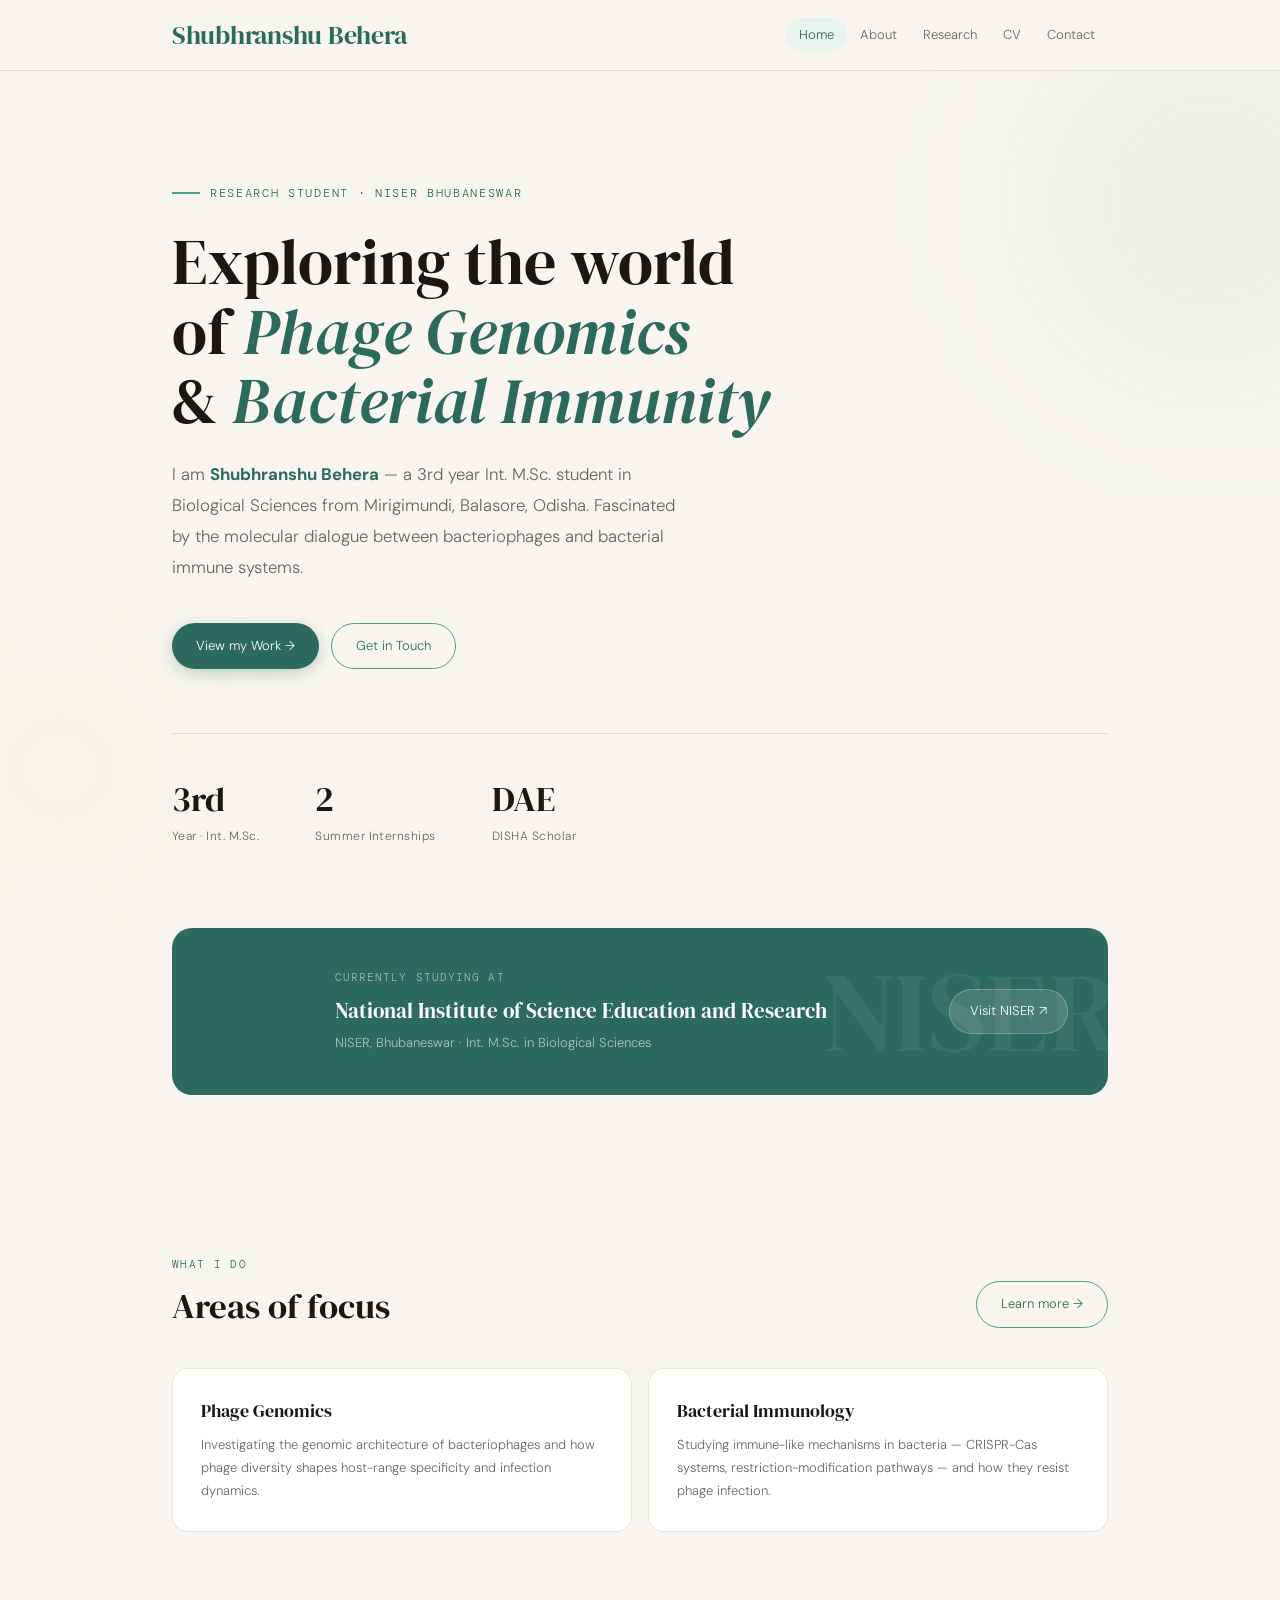
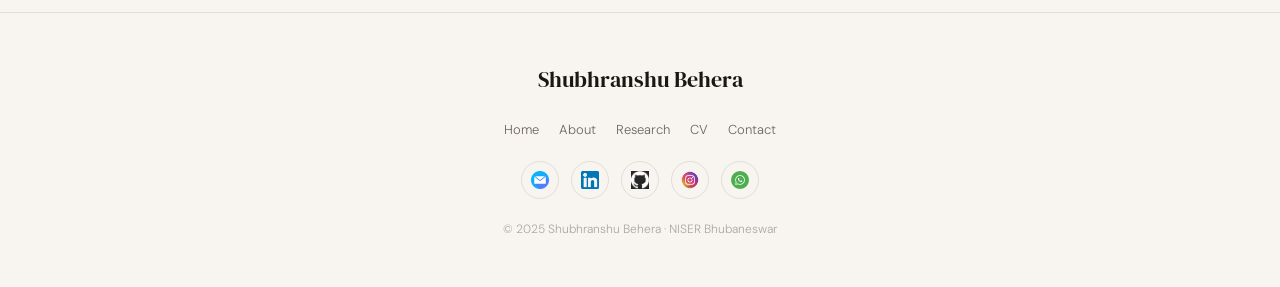
==== index.html @ 4f6c178b "protfolio" ====
<!DOCTYPE html>
<html lang="en">
<head>
  <meta charset="UTF-8" />
  <meta name="viewport" content="width=device-width, initial-scale=1.0" />
  <title>Shubhranshu Behera — Life Sciences Researcher</title>
  <link rel="stylesheet" href="style.css" />
  <style>
    /* ── HERO ── */
    .hero {
      padding: 7rem 0 5rem;
      position: relative; overflow: hidden;
    }
    .hero h1 { max-width: 720px; margin-bottom: 1.5rem; }
    /* #4: research topic (em) same teal as name */
    .hero h1 em { font-style: italic; color: var(--teal); }
    .hero-desc {
      max-width: 520px; color: var(--ink-muted);
      font-size: 1.05rem; margin-bottom: 2.5rem; line-height: 1.85;
    }
    .hero-cta { display: flex; gap: 12px; flex-wrap: wrap; }

    /* ── STATS ── */
    .stat-row {
      display: flex; gap: 3.5rem; margin-top: 4rem;
      padding-top: 3rem; border-top: 1px solid var(--border); flex-wrap: wrap;
    }
    .stat-num {
      font-family: var(--serif); font-size: 2.2rem; color: var(--ink);
      display: block; line-height: 1; margin-bottom: 4px;
    }
    .stat-item:hover .stat-num { color: var(--teal); transition: color 0.3s; }
    .stat-label { font-size: 12px; color: var(--ink-muted); letter-spacing: 0.04em; }

    /* ── HIGHLIGHTS ── */
    .highlights { padding: 5rem 0; }
    .highlights-header {
      display: flex; justify-content: space-between;
      align-items: flex-end; margin-bottom: 2.5rem; flex-wrap: wrap; gap: 1rem;
    }
    .cards-grid {
      display: grid;
      grid-template-columns: repeat(auto-fit, minmax(280px, 1fr)); gap: 16px;
    }
    .hcard {
      background: white; border: 1px solid var(--border);
      border-radius: 16px; padding: 1.75rem;
      position: relative; overflow: hidden;
      transition: transform 0.3s cubic-bezier(0.22,1,0.36,1), box-shadow 0.3s;
    }
    .hcard::after {
      content: ''; position: absolute; bottom: 0; left: 0; right: 0;
      height: 3px; background: linear-gradient(90deg, var(--teal), var(--teal-mid));
      transform: scaleX(0); transition: transform 0.4s ease; transform-origin: left;
    }
    .hcard:hover::after { transform: scaleX(1); }
    .hc-icon {
      width: 44px; height: 44px; border-radius: 12px;
      background: var(--teal-light); display: flex; align-items: center;
      justify-content: center; margin-bottom: 1.2rem; font-size: 20px;
    }
    .hc-title { font-family: var(--serif); font-size: 1.1rem; color: var(--ink); margin-bottom: 8px; }
    .hc-desc { font-size: 13px; color: var(--ink-muted); line-height: 1.75; }

    /* hero eyebrow */
    .hero-eyebrow {
      font-family: var(--mono); font-size: 12px;
      letter-spacing: 0.14em; text-transform: uppercase; color: var(--teal);
      margin-bottom: 1.5rem; display: flex; align-items: center; gap: 10px;
    }
    .hero-eyebrow::before {
      content: ''; display: block; width: 28px; height: 1.5px; background: var(--teal-mid);
    }
  </style>
</head>
<body>
<div id="progress-bar"></div>
<div class="page-wrap">

  <header>
    <div class="header-inner">
      <a class="logo" href="index.html">Shubhranshu <span>Behera</span></a>
      <nav>
        <a href="index.html" class="active">Home</a>
        <a href="about.html">About</a>
        <a href="research.html">Research</a>
        <a href="cv.html">CV</a>
        <a href="contact.html">Contact</a>
      </nav>
    </div>
  </header>

  <main>
    <section class="hero">
      <!-- Motion orbs -->
      <div class="hero-orb hero-orb-1"></div>
      <div class="hero-orb hero-orb-2"></div>
      <div class="container">
        <div class="hero-eyebrow hi">Research Student · NISER Bhubaneswar </div>
        <h1 class="hi2">
          Exploring the world<br/>of <em>Phage Genomics</em><br/>&amp; <em>Bacterial Immunity</em>
        </h1>
        <p class="hero-desc hi3">
          I am <strong style="color:var(--teal);">Shubhranshu Behera</strong> — a 3rd year Int. M.Sc. student in Biological Sciences from Mirigimundi, Balasore, Odisha. Fascinated by the molecular dialogue between bacteriophages and bacterial immune systems.
        </p>
        <div class="hero-cta hi4">
          <a href="research.html" class="btn btn-primary">View my Work →</a>
          <a href="contact.html" class="btn btn-outline">Get in Touch</a>
        </div>

        <div class="stat-row hi5">
          <div class="stat-item">
            <span class="stat-num">3rd</span>
            <span class="stat-label">Year · Int. M.Sc.</span>
          </div>
          <div class="stat-item">
            <span class="stat-num" data-count="2" data-suffix="">2</span>
            <span class="stat-label">Summer Internships</span>
          </div>
          <!-- <div class="stat-item">
            <span class="stat-num" data-count="97" data-suffix=".5">97.5</span>
            <span class="stat-label">NEST Percentile</span>
          </div> -->
          <div class="stat-item">
            <span class="stat-num">DAE</span>
            <span class="stat-label">DISHA Scholar</span>
          </div>
        </div>
      </div>
    </section>

    <!-- #6: NISER strip with NISER.jpg background -->
    <div class="container">
      <div class="inst-strip reveal">
        <div class="inst-strip-bg-img" style="background-image:url('assets/NISER.jpg');"></div>
        <div>
          <div class="inst-label">Currently studying at</div>
          <div class="inst-name">National Institute of Science Education and Research</div>
          <!-- #6: Int. M.Sc. in Biological Sciences -->
          <div class="inst-sub">NISER, Bhubaneswar · Int. M.Sc. in Biological Sciences</div>
        </div>
        <a href="https://www.niser.ac.in" target="_blank">Visit NISER ↗</a>
      </div>
    </div>

    <section class="highlights">
      <div class="container">
        <div class="highlights-header">
          <div>
            <span class="section-label reveal">What I do</span>
            <h2 class="reveal d1">Areas of focus</h2>
          </div>
          <a href="research.html" class="btn btn-outline reveal">Learn more →</a>
        </div>
        <!-- #8: Removed "Lab Experimentation" card -->
        <div class="cards-grid">
          <div class="hcard reveal">
            <div class="hc-title">Phage Genomics</div>
            <div class="hc-desc">Investigating the genomic architecture of bacteriophages and how phage diversity shapes host-range specificity and infection dynamics.</div>
          </div>
          <div class="hcard reveal d1">
            <div class="hc-title">Bacterial Immunology</div>
            <div class="hc-desc">Studying immune-like mechanisms in bacteria — CRISPR-Cas systems, restriction-modification pathways — and how they resist phage infection.</div>
          </div>
        </div>
      </div>
    </section>
  </main>

  <footer>
    <div class="footer-inner">
      <div class="footer-name">Shubhranshu Behera</div>
      <div class="footer-links">
        <a href="index.html">Home</a>
        <a href="about.html">About</a>
        <a href="research.html">Research</a>
        <a href="cv.html">CV</a>
        <a href="contact.html">Contact</a>
      </div>
      <div class="footer-social">
        <a href="mailto:shubhranshu.behera@niser.ac.in" title="Email">
          <img src="assets/email.png" alt="Email" />
        </a>
        <a href="https://www.linkedin.com/in/shubhranshubehera" target="_blank" title="LinkedIn">
          <img src="assets/linkedin.png" alt="LinkedIn" />
        </a>
        <a href="https://github.com" target="_blank" title="GitHub">
          <img src="assets/github.png" alt="GitHub" />
        </a>
        <a href="https://www.instagram.com/shubhranshu.24?igsh=MTVxOXNwcnUxMHh3Zw==" target="_blank" title="Instagram">
          <img src="assets/instagram.png" alt="Instagram" />
        </a>
        <a href="https://wa.me/919668183243" target="_blank" title="WhatsApp">
          <img src="assets/whatsapp.png" alt="WhatsApp" />
        </a>
      </div>
      <div class="footer-copy">© 2025 Shubhranshu Behera · NISER Bhubaneswar</div>
    </div>
  </footer>
</div>
<script src="main.js"></script>
</body>
</html>
---- style.css ----
@import url('https://fonts.googleapis.com/css2?family=DM+Serif+Display:ital@0;1&family=DM+Sans:opsz,wght@9..40,300;9..40,400;9..40,500&family=DM+Mono:wght@400;500&display=swap');

*, *::before, *::after { box-sizing: border-box; margin: 0; padding: 0; }

:root {
  --cream: #F8F5F0;
  --ink: #1A1714;
  --ink-muted: #6B6560;
  --teal: #2D6A5E;
  --teal-light: #E8F3F0;
  --teal-mid: #4D9E8E;
  --accent: #C4A882;
  --border: rgba(26,23,20,0.1);
  --serif: 'DM Serif Display', Georgia, serif;
  --sans: 'DM Sans', sans-serif;
  --mono: 'DM Mono', monospace;
}

html { scroll-behavior: smooth; }

body {
  font-family: var(--sans);
  background: var(--cream);
  color: var(--ink);
  font-size: 16px;
  line-height: 1.7;
  font-weight: 300;
  overflow-x: hidden;
}

/* ── SCROLL REVEAL ── */
.reveal {
  opacity: 0;
  transform: translateY(32px);
  transition: opacity 0.7s cubic-bezier(0.22,1,0.36,1), transform 0.7s cubic-bezier(0.22,1,0.36,1);
}
.reveal.visible { opacity: 1; transform: translateY(0); }
.reveal.from-left { transform: translateX(-36px); }
.reveal.from-left.visible { transform: translateX(0); }
.reveal.from-right { transform: translateX(36px); }
.reveal.from-right.visible { transform: translateX(0); }
.reveal.from-scale { transform: scale(0.90) translateY(16px); }
.reveal.from-scale.visible { transform: scale(1) translateY(0); }
.d1 { transition-delay: 0.08s; }
.d2 { transition-delay: 0.16s; }
.d3 { transition-delay: 0.24s; }
.d4 { transition-delay: 0.32s; }
.d5 { transition-delay: 0.40s; }
.d6 { transition-delay: 0.48s; }

/* ── SCROLL PROGRESS ── */
#progress-bar {
  position: fixed; top: 0; left: 0;
  height: 3px;
  background: linear-gradient(90deg, var(--teal), var(--teal-mid), var(--accent));
  z-index: 9999; width: 0%;
  transition: width 0.08s linear;
  box-shadow: 0 0 8px rgba(77,158,142,0.5);
}

/* ── PARTICLE CANVAS ── */
#particle-canvas {
  position: fixed; top: 0; left: 0;
  width: 100%; height: 100%;
  pointer-events: none; z-index: 0; opacity: 0.5;
}
.page-wrap { position: relative; z-index: 1; }

/* ── HEADER ── */
header {
  position: sticky; top: 0; z-index: 100;
  background: rgba(248,245,240,0.92);
  backdrop-filter: blur(20px);
  border-bottom: 1px solid var(--border);
  transition: box-shadow 0.3s;
}
header.scrolled { box-shadow: 0 2px 30px rgba(0,0,0,0.09); }

.header-inner {
  max-width: 1000px; margin: 0 auto;
  padding: 0 2rem; height: 70px;
  display: flex; align-items: center; justify-content: space-between;
}

/* LOGO – bigger + full teal (#4 & #7) */
.logo {
  font-family: var(--serif); font-size: 1.65rem;
  color: var(--teal);
  text-decoration: none; letter-spacing: -0.01em;
  transition: opacity 0.2s;
}
.logo:hover { opacity: 0.78; }
.logo span { color: var(--teal); }

nav { display: flex; align-items: center; }
nav a {
  font-size: 13px; color: var(--ink-muted);
  text-decoration: none; padding: 6px 13px;
  border-radius: 20px;
  transition: color 0.2s, background 0.2s;
}
nav a:hover, nav a.active { color: var(--teal); background: var(--teal-light); }

/* ── FOOTER ── */
footer { border-top: 1px solid var(--border); background: var(--cream); padding: 3rem 2rem; }
.footer-inner {
  max-width: 1000px; margin: 0 auto;
  display: flex; flex-direction: column;
  align-items: center; text-align: center; gap: 1.25rem;
}
.footer-name { font-family: var(--serif); font-size: 1.4rem; color: var(--ink); }
.footer-links { display: flex; gap: 20px; flex-wrap: wrap; justify-content: center; }
.footer-links a { font-size: 13px; color: var(--ink-muted); text-decoration: none; transition: color 0.2s; }
.footer-links a:hover { color: var(--teal); }
.footer-copy { font-size: 12px; color: var(--ink-muted); opacity: 0.55; }

.footer-social { display: flex; gap: 12px; align-items: center; }
.footer-social a {
  width: 38px; height: 38px; border-radius: 50%;
  border: 1px solid var(--border);
  display: flex; align-items: center; justify-content: center;
  text-decoration: none; font-size: 16px;
  transition: border-color 0.2s, background 0.2s, transform 0.3s cubic-bezier(0.22,1,0.36,1), box-shadow 0.2s;
}
.footer-social a:hover {
  background: var(--teal-light); border-color: var(--teal-mid);
  transform: translateY(-3px) scale(1.08);
  box-shadow: 0 6px 18px rgba(45,106,94,0.18);
}
.footer-social a img { width: 18px; height: 18px; object-fit: contain; }

/* ── LAYOUT ── */
.page-wrap { min-height: 100vh; display: flex; flex-direction: column; }
main { flex: 1; }
.container { max-width: 1000px; margin: 0 auto; padding: 0 2rem; }

/* ── TYPOGRAPHY ── */
h1, h2, h3 { font-family: var(--serif); font-weight: 400; }
h1 { font-size: clamp(2.4rem, 6vw, 4rem); line-height: 1.08; }
h2 { font-size: clamp(1.6rem, 3vw, 2.2rem); line-height: 1.2; }
h3 { font-size: 1.15rem; line-height: 1.35; }

.section-label {
  font-family: var(--mono); font-size: 11px;
  letter-spacing: 0.12em; text-transform: uppercase;
  color: var(--teal); margin-bottom: 0.75rem; display: block;
}

.tag {
  display: inline-block; font-size: 12px; font-family: var(--mono);
  padding: 4px 12px; border-radius: 20px;
  border: 1px solid var(--border); color: var(--ink-muted); margin: 3px;
  transition: background 0.2s, color 0.2s, border-color 0.2s, transform 0.2s;
}
.tag:hover { background: var(--teal-light); color: var(--teal); border-color: var(--teal-mid); transform: translateY(-1px); }

.card {
  background: white; border: 1px solid var(--border);
  border-radius: 16px; padding: 1.75rem;
  transition: transform 0.25s, box-shadow 0.25s;
}
.card:hover { transform: translateY(-3px); box-shadow: 0 12px 36px rgba(45,106,94,0.09); }

.btn {
  display: inline-flex; align-items: center; gap: 8px;
  padding: 11px 24px; border-radius: 24px;
  font-size: 13px; font-family: var(--sans);
  text-decoration: none; transition: all 0.25s cubic-bezier(0.22,1,0.36,1);
  cursor: pointer; border: none; position: relative; overflow: hidden;
}
.btn-primary { background: var(--teal); color: white; box-shadow: 0 4px 16px rgba(45,106,94,0.28); }
.btn-primary:hover { background: #235348; transform: translateY(-2px); box-shadow: 0 8px 28px rgba(45,106,94,0.38); }
.btn-outline { background: transparent; color: var(--teal); border: 1px solid var(--teal-mid); }
.btn-outline:hover { background: var(--teal-light); transform: translateY(-2px); box-shadow: 0 6px 18px rgba(45,106,94,0.12); }

.page-hero { padding: 5rem 0 3rem; }
.page-hero p { max-width: 520px; color: var(--ink-muted); font-size: 1.05rem; }

@keyframes heroIn {
  from { opacity: 0; transform: translateY(28px); }
  to   { opacity: 1; transform: translateY(0); }
}
.hi  { animation: heroIn 0.8s cubic-bezier(0.22,1,0.36,1) both; }
.hi2 { animation: heroIn 0.8s 0.12s cubic-bezier(0.22,1,0.36,1) both; }
.hi3 { animation: heroIn 0.8s 0.22s cubic-bezier(0.22,1,0.36,1) both; }
.hi4 { animation: heroIn 0.8s 0.32s cubic-bezier(0.22,1,0.36,1) both; }
.hi5 { animation: heroIn 0.8s 0.42s cubic-bezier(0.22,1,0.36,1) both; }

/* ── FLOATING GRADIENT ORBS ── */
.hero-orb {
  position: absolute; border-radius: 50%;
  pointer-events: none; filter: blur(80px);
}
.hero-orb-1 {
  width: 500px; height: 500px; top: -120px; right: -180px;
  background: radial-gradient(circle, rgba(77,158,142,0.13) 0%, transparent 68%);
  animation: orbFloat1 9s ease-in-out infinite;
}
.hero-orb-2 {
  width: 320px; height: 320px; bottom: 0; left: -100px;
  background: radial-gradient(circle, rgba(196,168,130,0.09) 0%, transparent 70%);
  animation: orbFloat2 13s ease-in-out infinite;
}
@keyframes orbFloat1 {
  0%,100% { transform: translate(0,0) scale(1); }
  33% { transform: translate(28px,-18px) scale(1.04); }
  66% { transform: translate(-12px,22px) scale(0.97); }
}
@keyframes orbFloat2 {
  0%,100% { transform: translate(0,0); }
  50% { transform: translate(22px,-14px); }
}

/* ── TYPEWRITER CURSOR ── */
.tw-cursor {
  display: inline-block; width: 2px; height: 0.85em;
  background: var(--teal); margin-left: 2px; vertical-align: middle;
  animation: twBlink 1.1s step-end infinite;
}
@keyframes twBlink { 0%,100%{opacity:1} 50%{opacity:0} }

/* ── PHOTO SHOWCASE ── */
.photo-showcase {
  position: relative; border-radius: 24px; overflow: hidden;
  height: 420px; background: #111; margin-top: 4.5rem; margin-bottom: 4.5rem;
}
.photo-showcase img {
  width: 100%; height: 100%; object-fit: cover;
  transition: transform 0.8s cubic-bezier(0.22,1,0.36,1), filter 0.5s;
  filter: brightness(0.82);
}
.photo-showcase:hover img { transform: scale(1.04); filter: brightness(0.9); }
.photo-showcase-overlay {
  position: absolute; inset: 0;
  background: linear-gradient(to top, rgba(26,23,20,0.82) 0%, rgba(26,23,20,0.1) 55%);
  display: flex; flex-direction: column; justify-content: flex-end; padding: 2.5rem;
}
.photo-credit-badge {
  position: absolute; top: 18px; right: 18px;
  background: rgba(255,255,255,0.14); backdrop-filter: blur(12px);
  border: 1px solid rgba(255,255,255,0.22);
  color: white; font-family: var(--mono); font-size: 10px;
  letter-spacing: 0.09em; text-transform: uppercase;
  padding: 6px 14px; border-radius: 20px;
}
.photo-place { font-family: var(--serif); font-size: 1.6rem; color: white; line-height: 1.2; margin-bottom: 6px; }
.photo-place em { color: var(--teal-mid); font-style: italic; }
.photo-byline { font-family: var(--mono); font-size: 11px; letter-spacing: 0.1em; text-transform: uppercase; color: rgba(255,255,255,0.55); }

/* ── NEXT PROJECT CARD ── */
.next-project-card {
  background: white; border: 1px solid var(--border); border-radius: 18px;
  overflow: hidden; display: grid; grid-template-columns: 180px 1fr;
  margin-top: 1.5rem;
  transition: transform 0.25s, box-shadow 0.25s;
}
.next-project-card:hover { transform: translateY(-3px); box-shadow: 0 14px 40px rgba(45,106,94,0.1); }
.np-img { min-height: 200px; background: var(--teal-light); overflow: hidden; position: relative; }
.np-img img { width: 100%; height: 100%; object-fit: cover; object-position: top center; transition: transform 0.4s; }
.next-project-card:hover .np-img img { transform: scale(1.05); }
.np-body { padding: 1.75rem 2rem; display: flex; flex-direction: column; justify-content: center; }
.np-tag { display: inline-block; font-size: 11px; font-family: var(--mono); padding: 3px 10px; border-radius: 20px; background: var(--teal-light); color: var(--teal); margin-bottom: 10px; letter-spacing: 0.05em; text-transform: uppercase; }
.np-name { font-family: var(--serif); font-size: 1.15rem; color: var(--ink); margin-bottom: 4px; }
.np-role { font-size: 12px; color: var(--ink-muted); margin-bottom: 12px; }
.np-desc { font-size: 13px; color: var(--ink-muted); line-height: 1.75; }
@media (max-width: 600px) { .next-project-card { grid-template-columns: 1fr; } .np-img { min-height: 160px; } }

/* ── SCORE CARD LINKS ── */
.score-card-link {
  display: block; text-decoration: none;
  background: white; border: 1px solid var(--border); border-radius: 12px; padding: 1rem; text-align: center;
  transition: border-color 0.2s, transform 0.25s cubic-bezier(0.22,1,0.36,1), box-shadow 0.2s;
}
.score-card-link:hover { border-color: var(--teal-mid); transform: translateY(-3px); box-shadow: 0 10px 28px rgba(45,106,94,0.12); }
.sc-num { font-family: var(--serif); font-size: 1.65rem; color: var(--teal); }
.sc-label { font-size: 11px; font-family: var(--mono); color: var(--ink-muted); letter-spacing: 0.06em; text-transform: uppercase; margin-top: 4px; }
.sc-sub { font-size: 11px; color: var(--ink-muted); margin-top: 2px; }

/* ── COMP CARD NO-EMOJI ── */
.comp-pill { display: inline-block; font-size: 10px; font-family: var(--mono); letter-spacing: 0.09em; text-transform: uppercase; padding: 3px 9px; border-radius: 20px; background: var(--teal-light); color: var(--teal); margin-bottom: 10px; }

/* ── IIT LOGO ── */
.iit-logo { width: 44px; flex-shrink: 0; }
.iit-logo img { width: 100%; height: auto; }

/* ── INST STRIP ── */
.inst-strip {
  background: var(--teal); padding: 2.5rem;
  border-radius: 20px; margin: 0 0 5rem;
  display: flex; align-items: center; justify-content: space-between;
  gap: 2rem; flex-wrap: wrap;
  position: relative; overflow: hidden;
}
.inst-strip-bg-img {
  position: absolute; inset: 0;
  background-size: cover; background-position: center;
  opacity: 0.15; border-radius: 20px;
  transition: opacity 0.4s;
}
.inst-strip:hover .inst-strip-bg-img { opacity: 0.22; }
.inst-strip::after {
  content: 'NISER';
  position: absolute; right: -10px; top: 50%; transform: translateY(-50%);
  font-family: var(--serif); font-size: 7rem; font-weight: 400;
  color: rgba(255,255,255,0.06); line-height: 1; pointer-events: none;
}
.inst-label { font-family: var(--mono); font-size: 11px; letter-spacing: 0.1em; text-transform: uppercase; color: rgba(255,255,255,0.55); margin-bottom: 6px; }
.inst-name { font-family: var(--serif); font-size: 1.3rem; color: white; }
.inst-sub { font-size: 13px; color: rgba(255,255,255,0.6); margin-top: 4px; }
.inst-strip a {
  background: rgba(255,255,255,0.12); color: white;
  border: 1px solid rgba(255,255,255,0.25);
  display: inline-flex; align-items: center; gap: 8px;
  padding: 10px 20px; border-radius: 24px; font-size: 13px;
  text-decoration: none; transition: background 0.2s; white-space: nowrap;
  position: relative; z-index: 1;
}
.inst-strip a:hover { background: rgba(255,255,255,0.22); }
.inst-strip > div { position: relative; z-index: 1; }

/* ── FLOATING LABEL BADGES ── */
@keyframes floatBadge {
  0%,100% { transform: translateY(0); }
  50% { transform: translateY(-6px); }
}
.float-badge { animation: floatBadge 3.5s ease-in-out infinite; }
.float-badge:nth-child(2) { animation-delay: 0.7s; }
.float-badge:nth-child(3) { animation-delay: 1.4s; }

@media (max-width: 700px) {
  .header-inner { padding: 0 1rem; }
  nav a { padding: 5px 9px; font-size: 12px; }
  .container { padding: 0 1.25rem; }
  .logo { font-size: 1.35rem; }
  .photo-showcase { height: 280px; }
}
.org-link {
  color: var(--ink-muted);
  text-decoration: none;
  transition: color 0.2s ease;
}

.org-link:hover {
  color: var(--teal);
}

.supervisor-label {
  font-family: var(--sans);
  font-weight: 700;
  color: var(--ink);
}

.supervisor-name {
  font-family: var(--sans);
  font-weight: 500;
  color: var(--teal);
  text-decoration: none;
  transition: color 0.2s ease;
}

.supervisor-name:hover {
  color: var(--teal-mid);
}
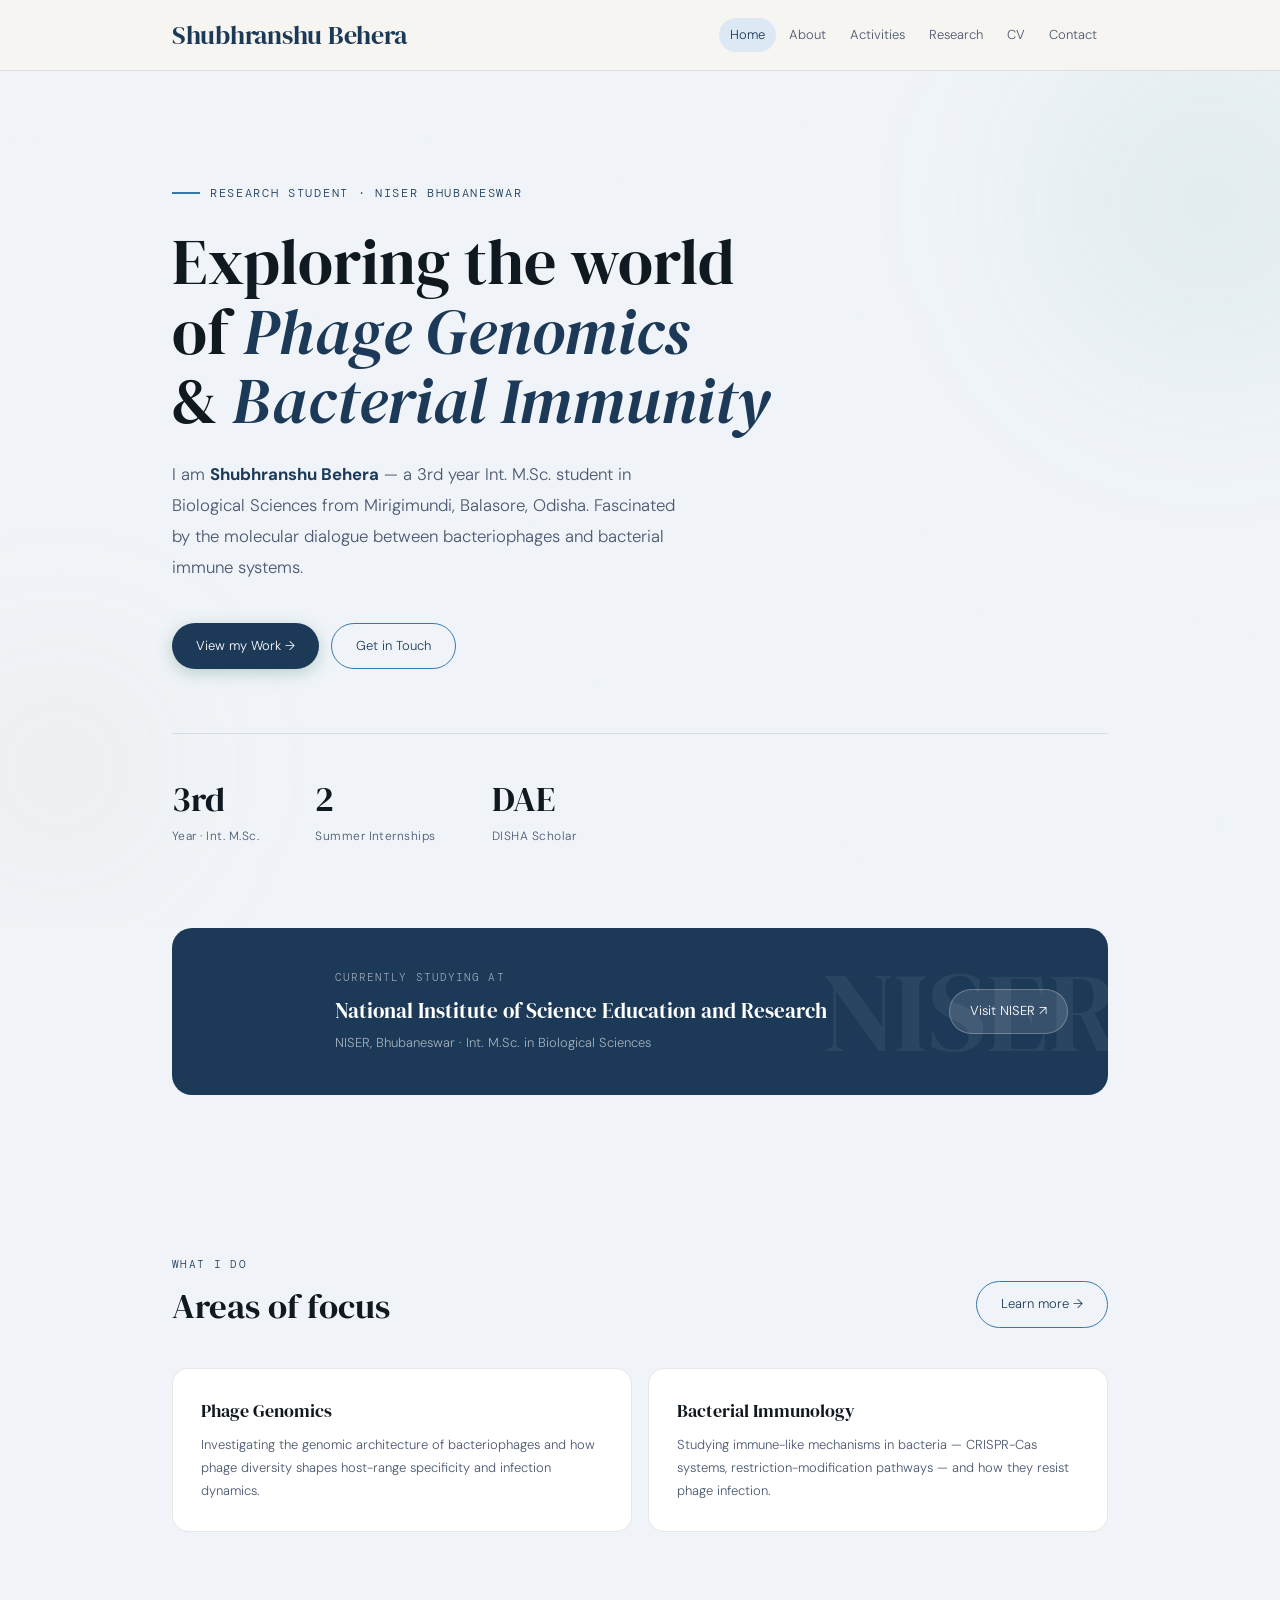
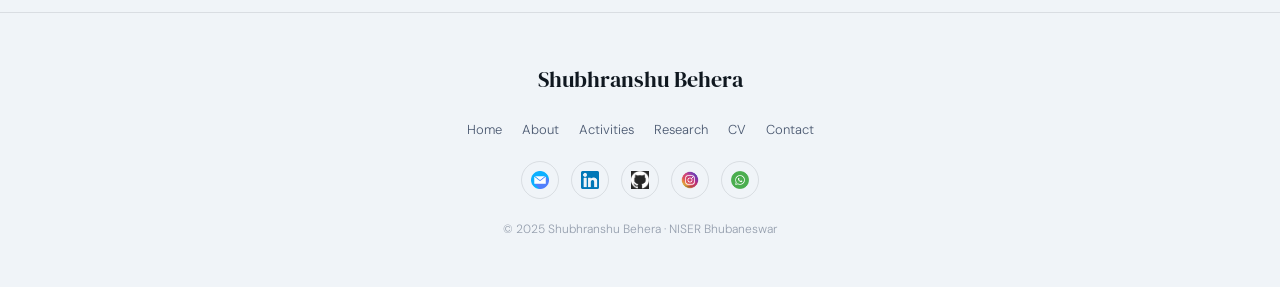
==== commit 7825a3c4: "Add files via upload" ====
--- a/index.html
+++ b/index.html
@@ -12,7 +12,6 @@
       position: relative; overflow: hidden;
     }
     .hero h1 { max-width: 720px; margin-bottom: 1.5rem; }
-    /* #4: research topic (em) same teal as name */
     .hero h1 em { font-style: italic; color: var(--teal); }
     .hero-desc {
       max-width: 520px; color: var(--ink-muted);
@@ -54,11 +53,6 @@
       transform: scaleX(0); transition: transform 0.4s ease; transform-origin: left;
     }
     .hcard:hover::after { transform: scaleX(1); }
-    .hc-icon {
-      width: 44px; height: 44px; border-radius: 12px;
-      background: var(--teal-light); display: flex; align-items: center;
-      justify-content: center; margin-bottom: 1.2rem; font-size: 20px;
-    }
     .hc-title { font-family: var(--serif); font-size: 1.1rem; color: var(--ink); margin-bottom: 8px; }
     .hc-desc { font-size: 13px; color: var(--ink-muted); line-height: 1.75; }
 
@@ -71,6 +65,11 @@
     .hero-eyebrow::before {
       content: ''; display: block; width: 28px; height: 1.5px; background: var(--teal-mid);
     }
+
+    @media (max-width: 768px) {
+      .hero { padding: 4.5rem 0 3.5rem; }
+      .stat-row { gap: 2rem; }
+    }
   </style>
 </head>
 <body>
@@ -80,23 +79,26 @@
   <header>
     <div class="header-inner">
       <a class="logo" href="index.html">Shubhranshu <span>Behera</span></a>
-      <nav>
+      <nav id="nav-menu">
         <a href="index.html" class="active">Home</a>
         <a href="about.html">About</a>
+        <a href="activities.html">Activities</a>
         <a href="research.html">Research</a>
         <a href="cv.html">CV</a>
         <a href="contact.html">Contact</a>
       </nav>
+      <button class="hamburger" id="hamburger" aria-label="Toggle menu">
+        <span></span><span></span><span></span>
+      </button>
     </div>
   </header>
 
   <main>
     <section class="hero">
-      <!-- Motion orbs -->
       <div class="hero-orb hero-orb-1"></div>
       <div class="hero-orb hero-orb-2"></div>
       <div class="container">
-        <div class="hero-eyebrow hi">Research Student · NISER Bhubaneswar </div>
+        <div class="hero-eyebrow hi">Research Student · NISER Bhubaneswar</div>
         <h1 class="hi2">
           Exploring the world<br/>of <em>Phage Genomics</em><br/>&amp; <em>Bacterial Immunity</em>
         </h1>
@@ -117,10 +119,6 @@
             <span class="stat-num" data-count="2" data-suffix="">2</span>
             <span class="stat-label">Summer Internships</span>
           </div>
-          <!-- <div class="stat-item">
-            <span class="stat-num" data-count="97" data-suffix=".5">97.5</span>
-            <span class="stat-label">NEST Percentile</span>
-          </div> -->
           <div class="stat-item">
             <span class="stat-num">DAE</span>
             <span class="stat-label">DISHA Scholar</span>
@@ -129,14 +127,13 @@
       </div>
     </section>
 
-    <!-- #6: NISER strip with NISER.jpg background -->
+    <!-- NISER STRIP — background image via assets/NISER.jpg -->
     <div class="container">
       <div class="inst-strip reveal">
         <div class="inst-strip-bg-img" style="background-image:url('assets/NISER.jpg');"></div>
         <div>
           <div class="inst-label">Currently studying at</div>
           <div class="inst-name">National Institute of Science Education and Research</div>
-          <!-- #6: Int. M.Sc. in Biological Sciences -->
           <div class="inst-sub">NISER, Bhubaneswar · Int. M.Sc. in Biological Sciences</div>
         </div>
         <a href="https://www.niser.ac.in" target="_blank">Visit NISER ↗</a>
@@ -152,7 +149,6 @@
           </div>
           <a href="research.html" class="btn btn-outline reveal">Learn more →</a>
         </div>
-        <!-- #8: Removed "Lab Experimentation" card -->
         <div class="cards-grid">
           <div class="hcard reveal">
             <div class="hc-title">Phage Genomics</div>
@@ -173,6 +169,7 @@
       <div class="footer-links">
         <a href="index.html">Home</a>
         <a href="about.html">About</a>
+        <a href="activities.html">Activities</a>
         <a href="research.html">Research</a>
         <a href="cv.html">CV</a>
         <a href="contact.html">Contact</a>
--- a/style.css
+++ b/style.css
@@ -2,7 +2,12 @@
 
 *, *::before, *::after { box-sizing: border-box; margin: 0; padding: 0; }
 
-:root {
+/* ════════════════════════════════════════════════
+   ACTIVE COLOUR SCHEME — Teal & Cream (default)
+   To switch, comment out this block and uncomment
+   one of the alternative schemes below.
+════════════════════════════════════════════════ */
+/* :root {
   --cream: #F8F5F0;
   --ink: #1A1714;
   --ink-muted: #6B6560;
@@ -14,7 +19,278 @@
   --serif: 'DM Serif Display', Georgia, serif;
   --sans: 'DM Sans', sans-serif;
   --mono: 'DM Mono', monospace;
-}
+} */
+
+/* ════════════════════════════════════════════════
+   ALTERNATIVE SCHEME 1 — Navy & Pearl
+   Elegant academic tone; suits formal portfolios.
+   Usage: comment out :root above, uncomment this.
+════════════════════════════════════════════════ */
+/* :root {
+  --cream: #F4F6FA;
+  --ink: #131928;
+  --ink-muted: #5A6480;
+  --teal: #1B3A6B;
+  --teal-light: #E4EAF6;
+  --teal-mid: #3A64B0;
+  --accent: #B8925A;
+  --border: rgba(19,25,40,0.1);
+  --serif: 'DM Serif Display', Georgia, serif;
+  --sans: 'DM Sans', sans-serif;
+  --mono: 'DM Mono', monospace;
+} */
+
+
+/* ════════════════════════════════════════════════
+   ALTERNATIVE SCHEME 2 — Forest & Linen
+   Warm, earthy, nature-inspired. More organic feel.
+════════════════════════════════════════════════ */
+/* :root {
+  --cream: #F9F5EE;
+  --ink: #1C1A16;
+  --ink-muted: #6A6250;
+  --teal: #3B6B3A;
+  --teal-light: #EAF2E8;
+  --teal-mid: #5A9658;
+  --accent: #C49A5A;
+  --border: rgba(28,26,22,0.1);
+  --serif: 'DM Serif Display', Georgia, serif;
+  --sans: 'DM Sans', sans-serif;
+  --mono: 'DM Mono', monospace;
+} */
+
+
+/* ════════════════════════════════════════════════
+   ALTERNATIVE SCHEME 3 — Plum & Cream
+   Sophisticated, standout; warm-purple academic.
+════════════════════════════════════════════════ */
+/* :root {
+  --cream: #F9F6F8;
+  --ink: #1E1520;
+  --ink-muted: #6B5870;
+  --teal: #6B3480;
+  --teal-light: #F1E8F6;
+  --teal-mid: #9A58B8;
+  --accent: #C4A060;
+  --border: rgba(30,21,32,0.1);
+  --serif: 'DM Serif Display', Georgia, serif;
+  --sans: 'DM Sans', sans-serif;
+  --mono: 'DM Mono', monospace;
+} */
+
+
+/* ════════════════════════════════════════════════
+   ALTERNATIVE SCHEME 4 — Slate & Amber
+   Modern, bold contrast; great for dark mode feel.
+════════════════════════════════════════════════ */
+/* :root {
+  --cream: #F5F4F2;
+  --ink: #1A1C22;
+  --ink-muted: #5C6070;
+  --teal: #2B3A52;
+  --teal-light: #E5EAF2;
+  --teal-mid: #4A6080;
+  --accent: #D4913A;
+  --border: rgba(26,28,34,0.1);
+  --serif: 'DM Serif Display', Georgia, serif;
+  --sans: 'DM Sans', sans-serif;
+  --mono: 'DM Mono', monospace;
+} */
+
+/* ════════════════════════════════════════════════
+   ALTERNATIVE SCHEME 5 — Rose & Ivory
+   Soft, warm rose tones; delicate and refined.
+════════════════════════════════════════════════ */
+/* :root {
+  --cream: #FBF6F6;
+  --ink: #201416;
+  --ink-muted: #7A5860;
+  --teal: #A63050;
+  --teal-light: #FAE8ED;
+  --teal-mid: #D4607A;
+  --accent: #C4A060;
+  --border: rgba(32,20,22,0.1);
+  --serif: 'DM Serif Display', Georgia, serif;
+  --sans: 'DM Sans', sans-serif;
+  --mono: 'DM Mono', monospace;
+} */
+
+
+/* ════════════════════════════════════════════════
+   ALTERNATIVE SCHEME 6 — Midnight & Gold
+   Rich dark background with gold highlights;
+   premium, editorial feel.
+════════════════════════════════════════════════ */
+/* :root {
+  --cream: #F7F4EE;
+  --ink: #0E0F14;
+  --ink-muted: #52505A;
+  --teal: #1A1B2E;
+  --teal-light: #E8E8F4;
+  --teal-mid: #3A3D6E;
+  --accent: #C9993A;
+  --border: rgba(14,15,20,0.1);
+  --serif: 'DM Serif Display', Georgia, serif;
+  --sans: 'DM Sans', sans-serif;
+  --mono: 'DM Mono', monospace;
+} */
+
+
+/* ════════════════════════════════════════════════
+   ALTERNATIVE SCHEME 7 — Coral & Sand
+   Vibrant, energetic; warm Mediterranean palette.
+════════════════════════════════════════════════ */
+/* :root {
+  --cream: #FDF7F2;
+  --ink: #231510;
+  --ink-muted: #7A5C50;
+  --teal: #C04830;
+  --teal-light: #FAEAE6;
+  --teal-mid: #E07055;
+  --accent: #3A8C7C;
+  --border: rgba(35,21,16,0.1);
+  --serif: 'DM Serif Display', Georgia, serif;
+  --sans: 'DM Sans', sans-serif;
+  --mono: 'DM Mono', monospace;
+} */
+
+
+/* ════════════════════════════════════════════════
+   ALTERNATIVE SCHEME 8 — Sage & Stone
+   Muted, minimal, Nordic; calming green-grey.
+════════════════════════════════════════════════ */
+/* :root {
+  --cream: #F4F5F0;
+  --ink: #1C1E18;
+  --ink-muted: #626858;
+  --teal: #4A5C40;
+  --teal-light: #E8EDE4;
+  --teal-mid: #728A64;
+  --accent: #B0956A;
+  --border: rgba(28,30,24,0.1);
+  --serif: 'DM Serif Display', Georgia, serif;
+  --sans: 'DM Sans', sans-serif;
+  --mono: 'DM Mono', monospace;
+} */
+
+
+/* ════════════════════════════════════════════════
+   ALTERNATIVE SCHEME 9 — Ocean & Pearl
+   Deep ocean blue with pearl white; crisp and
+   scientific.
+════════════════════════════════════════════════ */
+/* :root {
+  --cream: #F2F6FA;
+  --ink: #0A1824;
+  --ink-muted: #445870;
+  --teal: #0A5C8C;
+  --teal-light: #DFF0FA;
+  --teal-mid: #2890C8;
+  --accent: #D4A050;
+  --border: rgba(10,24,36,0.1);
+  --serif: 'DM Serif Display', Georgia, serif;
+  --sans: 'DM Sans', sans-serif;
+  --mono: 'DM Mono', monospace;
+} */
+
+
+/* ════════════════════════════════════════════════
+   ALTERNATIVE SCHEME 10 — Copper & Chalk
+   Industrial warmth; copper tones on chalk white.
+════════════════════════════════════════════════ */
+/* :root {
+  --cream: #F9F7F4;
+  --ink: #1E1810;
+  --ink-muted: #706050;
+  --teal: #8C4A20;
+  --teal-light: #F6EDE4;
+  --teal-mid: #C0784A;
+  --accent: #4A7A5C;
+  --border: rgba(30,24,16,0.1);
+  --serif: 'DM Serif Display', Georgia, serif;
+  --sans: 'DM Sans', sans-serif;
+  --mono: 'DM Mono', monospace;
+} */
+
+
+/* ════════════════════════════════════════════════
+   ALTERNATIVE SCHEME 11 — Violet & Mist
+   Soft lavender on misty white; creative and
+   introspective.
+════════════════════════════════════════════════ */
+/* :root {
+  --cream: #F7F6FC;
+  --ink: #18162A;
+  --ink-muted: #6058A0;
+  --teal: #4830A0;
+  --teal-light: #ECEAF8;
+  --teal-mid: #7A60C8;
+  --accent: #C09050;
+  --border: rgba(24,22,42,0.1);
+  --serif: 'DM Serif Display', Georgia, serif;
+  --sans: 'DM Sans', sans-serif;
+  --mono: 'DM Mono', monospace;
+} */
+
+
+/* ════════════════════════════════════════════════
+   ALTERNATIVE SCHEME 12 — Moss & Parchment
+   Deep olive-moss on warm parchment; scholarly
+   and antiquarian.
+════════════════════════════════════════════════ */
+/* :root {
+  --cream: #F8F4E8;
+  --ink: #1A1A12;
+  --ink-muted: #68664A;
+  --teal: #4A5A20;
+  --teal-light: #EAF0D8;
+  --teal-mid: #7A9040;
+  --accent: #C09060;
+  --border: rgba(26,26,18,0.1);
+  --serif: 'DM Serif Display', Georgia, serif;
+  --sans: 'DM Sans', sans-serif;
+  --mono: 'DM Mono', monospace;
+} */
+
+
+/* ════════════════════════════════════════════════
+   ALTERNATIVE SCHEME 13 — Carbon & Ice
+   Near-black with icy blue accents; sharp,
+   tech-focused, modern.
+════════════════════════════════════════════════ */
+:root {
+  --cream: #F0F4F8;
+  --ink: #101820;
+  --ink-muted: #4A5870;
+  --teal: #1C3A58;
+  --teal-light: #DCE8F4;
+  --teal-mid: #3878A8;
+  --accent: #4623f6;
+  --border: rgba(16,24,32,0.1);
+  --serif: 'DM Serif Display', Georgia, serif;
+  --sans: 'DM Sans', sans-serif;
+  --mono: 'DM Mono', monospace;
+}
+
+
+/* ════════════════════════════════════════════════
+   ALTERNATIVE SCHEME 14 — Sienna & Birch
+   Warm earth tones of sienna clay on birch white;
+   organic and grounded.
+════════════════════════════════════════════════ */
+/* :root {
+  --cream: #FAF5EE;
+  --ink: #221810;
+  --ink-muted: #806050;
+  --teal: #9A4C28;
+  --teal-light: #F8EBE0;
+  --teal-mid: #C87848;
+  --accent: #4A8870;
+  --border: rgba(34,24,16,0.1);
+  --serif: 'DM Serif Display', Georgia, serif;
+  --sans: 'DM Sans', sans-serif;
+  --mono: 'DM Mono', monospace;
+} */
 
 html { scroll-behavior: smooth; }
 
@@ -80,9 +356,10 @@
   max-width: 1000px; margin: 0 auto;
   padding: 0 2rem; height: 70px;
   display: flex; align-items: center; justify-content: space-between;
-}
-
-/* LOGO – bigger + full teal (#4 & #7) */
+  position: relative;
+}
+
+/* LOGO */
 .logo {
   font-family: var(--serif); font-size: 1.65rem;
   color: var(--teal);
@@ -92,14 +369,66 @@
 .logo:hover { opacity: 0.78; }
 .logo span { color: var(--teal); }
 
-nav { display: flex; align-items: center; }
+nav { display: flex; align-items: center; gap: 2px; }
 nav a {
   font-size: 13px; color: var(--ink-muted);
-  text-decoration: none; padding: 6px 13px;
+  text-decoration: none; padding: 6px 11px;
   border-radius: 20px;
   transition: color 0.2s, background 0.2s;
+  white-space: nowrap;
 }
 nav a:hover, nav a.active { color: var(--teal); background: var(--teal-light); }
+
+/* ── HAMBURGER BUTTON ── */
+.hamburger {
+  display: none;
+  flex-direction: column;
+  justify-content: center;
+  gap: 5px;
+  cursor: pointer;
+  padding: 8px;
+  border: none;
+  background: none;
+  z-index: 200;
+  flex-shrink: 0;
+}
+.hamburger span {
+  display: block;
+  width: 22px;
+  height: 2px;
+  background: var(--ink);
+  border-radius: 2px;
+  transition: transform 0.35s cubic-bezier(0.22,1,0.36,1), opacity 0.25s;
+}
+.hamburger.open span:nth-child(1) { transform: translateY(7px) rotate(45deg); }
+.hamburger.open span:nth-child(2) { opacity: 0; transform: scaleX(0); }
+.hamburger.open span:nth-child(3) { transform: translateY(-7px) rotate(-45deg); }
+
+/* ── MOBILE NAV OVERLAY ── */
+@media (max-width: 768px) {
+  .hamburger { display: flex; }
+  nav {
+    display: none;
+    position: fixed;
+    top: 70px; left: 0; right: 0;
+    background: rgba(248,245,240,0.98);
+    backdrop-filter: blur(24px);
+    border-bottom: 1px solid var(--border);
+    flex-direction: column;
+    align-items: stretch;
+    padding: 1rem 1.5rem 1.5rem;
+    gap: 4px;
+    box-shadow: 0 20px 40px rgba(0,0,0,0.1);
+    z-index: 99;
+  }
+  nav.open { display: flex; }
+  nav a {
+    font-size: 15px;
+    padding: 12px 16px;
+    border-radius: 12px;
+    text-align: left;
+  }
+}
 
 /* ── FOOTER ── */
 footer { border-top: 1px solid var(--border); background: var(--cream); padding: 3rem 2rem; }
@@ -114,7 +443,7 @@
 .footer-links a:hover { color: var(--teal); }
 .footer-copy { font-size: 12px; color: var(--ink-muted); opacity: 0.55; }
 
-.footer-social { display: flex; gap: 12px; align-items: center; }
+.footer-social { display: flex; gap: 12px; align-items: center; flex-wrap: wrap; justify-content: center; }
 .footer-social a {
   width: 38px; height: 38px; border-radius: 50%;
   border: 1px solid var(--border);
@@ -136,8 +465,8 @@
 
 /* ── TYPOGRAPHY ── */
 h1, h2, h3 { font-family: var(--serif); font-weight: 400; }
-h1 { font-size: clamp(2.4rem, 6vw, 4rem); line-height: 1.08; }
-h2 { font-size: clamp(1.6rem, 3vw, 2.2rem); line-height: 1.2; }
+h1 { font-size: clamp(2.2rem, 5.5vw, 4rem); line-height: 1.08; }
+h2 { font-size: clamp(1.5rem, 3vw, 2.2rem); line-height: 1.2; }
 h3 { font-size: 1.15rem; line-height: 1.35; }
 
 .section-label {
@@ -219,7 +548,55 @@
 }
 @keyframes twBlink { 0%,100%{opacity:1} 50%{opacity:0} }
 
-/* ── PHOTO SHOWCASE ── */
+/* ── PHOTOGRAPHY GALLERY ── */
+.photo-gallery-grid {
+  columns: 2;
+  column-gap: 14px;
+  margin-top: 1.5rem;
+}
+.photo-gallery-grid .photo-item {
+  break-inside: avoid;
+  margin-bottom: 14px;
+  position: relative;
+  border-radius: 16px;
+  overflow: hidden;
+  background: var(--teal-light);
+  cursor: pointer;
+}
+.photo-gallery-grid .photo-item img {
+  width: 100%;
+  height: auto; /* preserves original aspect ratio */
+  display: block;
+  transition: transform 0.5s cubic-bezier(0.22,1,0.36,1), filter 0.4s;
+  filter: brightness(0.92);
+}
+.photo-gallery-grid .photo-item:hover img {
+  transform: scale(1.04);
+  filter: brightness(1);
+}
+.photo-caption {
+  position: absolute; bottom: 0; left: 0; right: 0;
+  background: linear-gradient(to top, rgba(26,23,20,0.75) 0%, transparent 100%);
+  color: white; font-family: var(--mono); font-size: 11px;
+  letter-spacing: 0.07em; text-transform: uppercase;
+  padding: 2.5rem 1rem 0.85rem;
+  opacity: 0; transition: opacity 0.3s;
+}
+.photo-gallery-grid .photo-item:hover .photo-caption { opacity: 1; }
+.photo-credit-corner {
+  position: absolute; top: 10px; right: 10px;
+  background: rgba(255,255,255,0.15); backdrop-filter: blur(10px);
+  border: 1px solid rgba(255,255,255,0.2);
+  color: white; font-family: var(--mono); font-size: 9px;
+  letter-spacing: 0.08em; text-transform: uppercase;
+  padding: 4px 10px; border-radius: 20px;
+}
+
+@media (max-width: 600px) {
+  .photo-gallery-grid { columns: 1; }
+}
+
+/* ── PHOTO SHOWCASE (old single-photo style, kept for compat) ── */
 .photo-showcase {
   position: relative; border-radius: 24px; overflow: hidden;
   height: 420px; background: #111; margin-top: 4.5rem; margin-bottom: 4.5rem;
@@ -262,7 +639,9 @@
 .np-tag { display: inline-block; font-size: 11px; font-family: var(--mono); padding: 3px 10px; border-radius: 20px; background: var(--teal-light); color: var(--teal); margin-bottom: 10px; letter-spacing: 0.05em; text-transform: uppercase; }
 .np-name { font-family: var(--serif); font-size: 1.15rem; color: var(--ink); margin-bottom: 4px; }
 .np-role { font-size: 12px; color: var(--ink-muted); margin-bottom: 12px; }
-.np-desc { font-size: 13px; color: var(--ink-muted); line-height: 1.75; }
+.np-desc { font-size: 13px; color: var(--ink-muted); line-height: 1.75; margin-bottom: 14px; }
+.np-link { display: inline-flex; align-items: center; gap: 6px; font-size: 12px; font-family: var(--mono); color: var(--teal); text-decoration: none; padding: 6px 14px; border: 1px solid var(--teal-mid); border-radius: 20px; transition: background 0.2s; }
+.np-link:hover { background: var(--teal-light); }
 @media (max-width: 600px) { .next-project-card { grid-template-columns: 1fr; } .np-img { min-height: 160px; } }
 
 /* ── SCORE CARD LINKS ── */
@@ -276,7 +655,7 @@
 .sc-label { font-size: 11px; font-family: var(--mono); color: var(--ink-muted); letter-spacing: 0.06em; text-transform: uppercase; margin-top: 4px; }
 .sc-sub { font-size: 11px; color: var(--ink-muted); margin-top: 2px; }
 
-/* ── COMP CARD NO-EMOJI ── */
+/* ── COMP PILL ── */
 .comp-pill { display: inline-block; font-size: 10px; font-family: var(--mono); letter-spacing: 0.09em; text-transform: uppercase; padding: 3px 9px; border-radius: 20px; background: var(--teal-light); color: var(--teal); margin-bottom: 10px; }
 
 /* ── IIT LOGO ── */
@@ -294,10 +673,11 @@
 .inst-strip-bg-img {
   position: absolute; inset: 0;
   background-size: cover; background-position: center;
-  opacity: 0.15; border-radius: 20px;
+  opacity: 0.28; /* Increased from 0.15 for better visibility */
+  border-radius: 20px;
   transition: opacity 0.4s;
 }
-.inst-strip:hover .inst-strip-bg-img { opacity: 0.22; }
+.inst-strip:hover .inst-strip-bg-img { opacity: 0.38; }
 .inst-strip::after {
   content: 'NISER';
   position: absolute; right: -10px; top: 50%; transform: translateY(-50%);
@@ -327,37 +707,119 @@
 .float-badge:nth-child(2) { animation-delay: 0.7s; }
 .float-badge:nth-child(3) { animation-delay: 1.4s; }
 
-@media (max-width: 700px) {
+/* ── SUPERVISOR LINKS ── */
+.org-link { color: var(--ink-muted); text-decoration: none; transition: color 0.2s ease; }
+.org-link:hover { color: var(--teal); }
+.supervisor-label { font-family: var(--sans); font-weight: 700; color: var(--ink); }
+.supervisor-name { font-family: var(--sans); font-weight: 500; color: var(--teal); text-decoration: none; transition: color 0.2s ease; }
+.supervisor-name:hover { color: var(--teal-mid); }
+
+/* ── HOBBY CARD WITH IMAGE ── */
+.hobby-card {
+  background: white; border: 1px solid var(--border);
+  border-radius: 14px; padding: 1.4rem; text-align: center;
+  transition: transform 0.3s cubic-bezier(0.22,1,0.36,1), box-shadow 0.3s;
+}
+.hobby-card:hover { transform: translateY(-4px); box-shadow: 0 12px 30px rgba(45,106,94,0.1); }
+.hobby-icon-img {
+  width: 52px; height: 52px; margin: 0 auto 10px;
+  display: flex; align-items: center; justify-content: center;
+  background: var(--teal-light); border-radius: 14px; padding: 10px;
+}
+.hobby-icon-img img { width: 100%; height: 100%; object-fit: contain; }
+.hobby-title { font-family: var(--serif); font-size: 0.95rem; color: var(--ink); margin-bottom: 5px; }
+.hobby-desc { font-size: 12px; color: var(--ink-muted); line-height: 1.6; }
+
+/* ── COMPUTER SKILL CARD WITH ICON ── */
+.comp-card {
+  background: white; border: 1px solid var(--border);
+  border-radius: 14px; padding: 1.4rem;
+  transition: transform 0.25s cubic-bezier(0.22,1,0.36,1), box-shadow 0.25s;
+}
+.comp-card:hover { transform: translateY(-3px); box-shadow: 0 8px 24px rgba(45,106,94,0.09); }
+.comp-card-logo {
+  width: 44px; height: 44px; margin-bottom: 10px;
+  display: flex; align-items: center; justify-content: center;
+}
+.comp-card-logo img { width: 100%; height: 100%; object-fit: contain; }
+.comp-title { font-family: var(--serif); font-size: 1rem; color: var(--ink); margin-bottom: 5px; }
+.comp-desc { font-size: 12px; color: var(--ink-muted); line-height: 1.65; margin-bottom: 10px; }
+.skill-bar { background: var(--teal-light); border-radius: 4px; overflow: hidden; }
+.skill-bar-fill { height: 4px; background: linear-gradient(90deg, var(--teal), var(--teal-mid)); border-radius: 4px; transition: width 1.2s cubic-bezier(0.22,1,0.36,1); width: 0%; }
+
+/* ── LAB SKILL CARD WITH IMAGE ── */
+.skill-img {
+  min-height: 240px; background: var(--teal-light);
+  display: flex; align-items: flex-end; justify-content: center;
+  position: relative; overflow: hidden;
+}
+.skill-img::before {
+  content: ''; position: absolute; inset: 0;
+  background: linear-gradient(to top, rgba(45,106,94,0.1) 50%, rgba(45,106,94,0.1) 50%, transparent 100%);
+  z-index: 1;
+}
+.skill-bg-photo {
+  position: absolute; inset: 0; width: 100%; height: 100%;
+  object-fit: cover; object-position: center;
+  transition: transform 0.5s cubic-bezier(0.22,1,0.36,1);
+}
+.skill-row:hover .skill-bg-photo { transform: scale(1.05); }
+.skill-img-name {
+  font-family: var(--mono); font-size: 10px; letter-spacing: 0.1em;
+  text-transform: uppercase; color: white; z-index: 2;
+  padding: 0.75rem; text-align: center; width: 100%;
+  text-shadow: 0 1px 4px rgba(0,0,0,0.4);
+}
+
+/* ── ACHIEVEMENT ITEM ── */
+.ach-item {
+  background: white; border: 1px solid var(--border); border-radius: 12px;
+  padding: 1rem 1.25rem; display: flex; align-items: center; gap: 14px;
+  transition: border-color 0.2s, transform 0.2s;
+  text-decoration: none;
+}
+.ach-item:hover { border-color: var(--teal-mid); transform: translateX(5px); }
+.ach-type-marker {
+  flex-shrink: 0;
+  width: 38px; height: 38px;
+  background: var(--teal-light);
+  border-radius: 10px;
+  display: flex; align-items: center; justify-content: center;
+  font-family: var(--mono); font-size: 9px;
+  letter-spacing: 0.05em; text-transform: uppercase;
+  color: var(--teal); text-align: center; line-height: 1.2;
+  padding: 4px;
+}
+.ach-text { font-size: 14px; color: var(--ink); }
+.ach-sub { font-size: 12px; color: var(--ink-muted); margin-top: 2px; }
+.ach-link-icon { margin-left: auto; font-size: 12px; color: var(--teal-mid); flex-shrink: 0; opacity: 0; transition: opacity 0.2s; }
+.ach-item:hover .ach-link-icon { opacity: 1; }
+
+/* ── LEADERSHIP CARD ── */
+.leader-card {
+  background: white; border: 1px solid var(--border); border-radius: 14px; padding: 1.5rem;
+  transition: transform 0.2s, box-shadow 0.2s;
+}
+.leader-card:hover { transform: translateY(-2px); box-shadow: 0 8px 24px rgba(45,106,94,0.08); }
+.leader-badge { display: inline-block; font-size: 11px; font-family: var(--mono); padding: 3px 10px; border-radius: 20px; background: var(--teal-light); color: var(--teal); margin-bottom: 10px; }
+.leader-title { font-family: var(--serif); font-size: 1rem; color: var(--ink); margin-bottom: 6px; }
+.leader-desc { font-size: 12px; color: var(--ink-muted); line-height: 1.65; }
+
+/* ── RESPONSIVE FIXES ── */
+@media (max-width: 768px) {
   .header-inner { padding: 0 1rem; }
-  nav a { padding: 5px 9px; font-size: 12px; }
   .container { padding: 0 1.25rem; }
   .logo { font-size: 1.35rem; }
-  .photo-showcase { height: 280px; }
-}
-.org-link {
-  color: var(--ink-muted);
-  text-decoration: none;
-  transition: color 0.2s ease;
-}
-
-.org-link:hover {
-  color: var(--teal);
-}
-
-.supervisor-label {
-  font-family: var(--sans);
-  font-weight: 700;
-  color: var(--ink);
-}
-
-.supervisor-name {
-  font-family: var(--sans);
-  font-weight: 500;
-  color: var(--teal);
-  text-decoration: none;
-  transition: color 0.2s ease;
-}
-
-.supervisor-name:hover {
-  color: var(--teal-mid);
-}+  .photo-showcase { height: 260px; }
+  .inst-strip { padding: 1.75rem 1.5rem; }
+  .inst-strip::after { display: none; }
+  .page-hero { padding: 3.5rem 0 2rem; }
+  h1 { font-size: clamp(1.9rem, 7vw, 3.5rem); }
+}
+
+@media (max-width: 500px) {
+  .btn { padding: 10px 18px; font-size: 12px; }
+  .next-project-card { grid-template-columns: 1fr; }
+  .np-img { min-height: 160px; }
+}
+
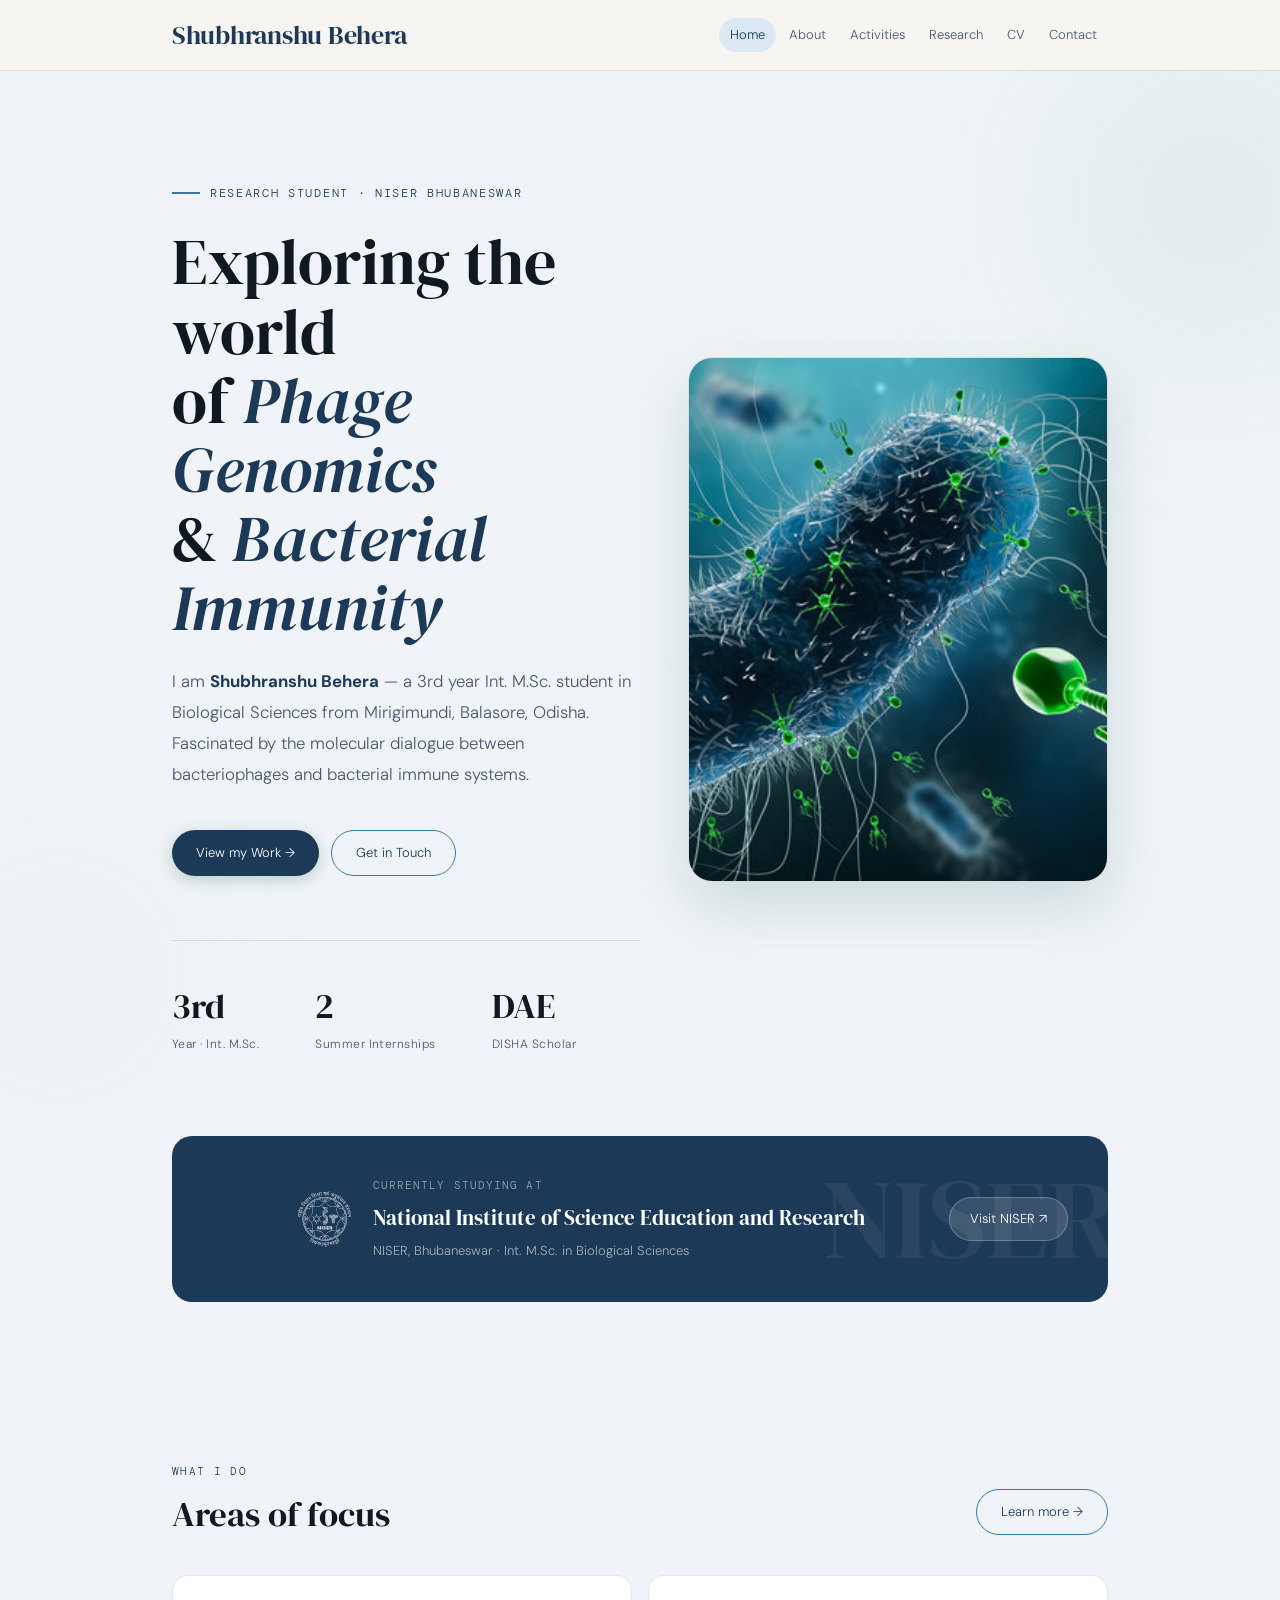
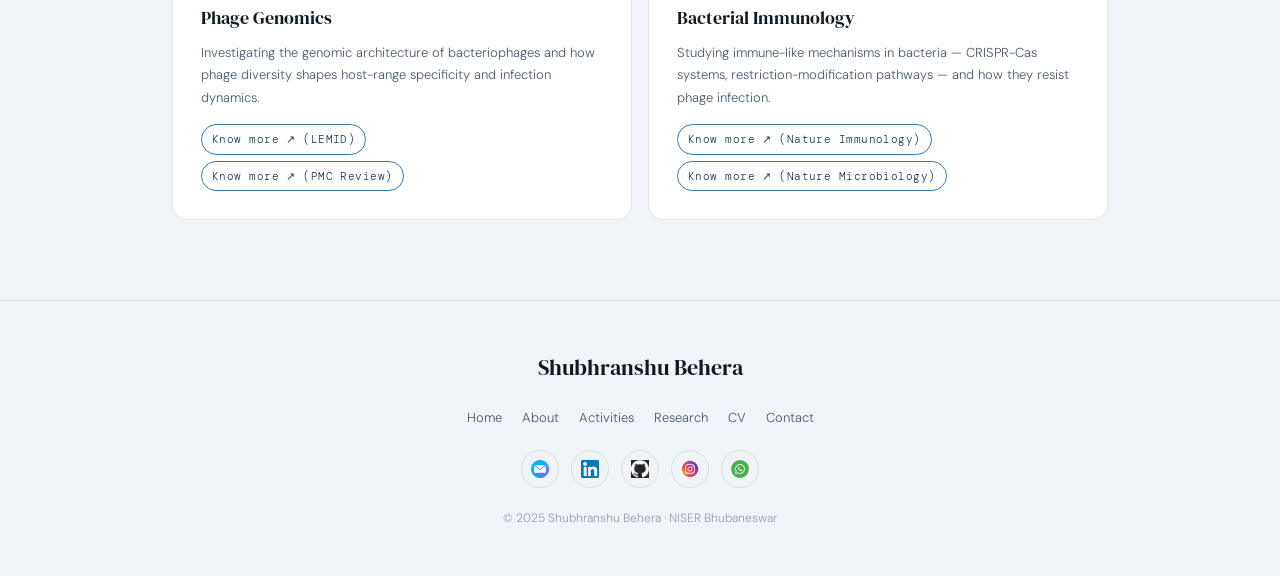
==== commit f05a32a0: "Add files via upload" ====
--- a/index.html
+++ b/index.html
@@ -11,6 +11,33 @@
       padding: 7rem 0 5rem;
       position: relative; overflow: hidden;
     }
+    .hero-layout {
+      display: grid; grid-template-columns: 1fr 420px;
+      gap: 3rem; align-items: center;
+    }
+    @media (max-width: 900px) {
+      .hero-layout { grid-template-columns: 1fr; }
+      .hero-img-col { display: none; }
+    }
+    .hero-img-col { position: relative; }
+    .hero-img-wrap {
+      border-radius: 24px; overflow: hidden;
+      aspect-ratio: 4/5; position: relative;
+      box-shadow: 0 24px 60px rgba(45,106,94,0.18);
+      border: 1px solid var(--border);
+    }
+    .hero-img-wrap img {
+      width: 100%; height: 100%; object-fit: cover;
+      transition: transform 0.6s cubic-bezier(0.22,1,0.36,1);
+    }
+    .hero-img-wrap:hover img { transform: scale(1.04); }
+    .hero-img-badge {
+      position: absolute; bottom: 1.25rem; left: 50%; transform: translateX(-50%);
+      background: rgba(45,106,94,0.85); color: white;
+      font-family: var(--mono); font-size: 10px; letter-spacing: 0.1em;
+      text-transform: uppercase; padding: 6px 16px; border-radius: 20px;
+      white-space: nowrap; backdrop-filter: blur(6px);
+    }
     .hero h1 { max-width: 720px; margin-bottom: 1.5rem; }
     .hero h1 em { font-style: italic; color: var(--teal); }
     .hero-desc {
@@ -54,7 +81,17 @@
     }
     .hcard:hover::after { transform: scaleX(1); }
     .hc-title { font-family: var(--serif); font-size: 1.1rem; color: var(--ink); margin-bottom: 8px; }
-    .hc-desc { font-size: 13px; color: var(--ink-muted); line-height: 1.75; }
+    .hc-desc { font-size: 13px; color: var(--ink-muted); line-height: 1.75; margin-bottom: 14px; }
+    .hc-links { display: flex; flex-direction: column; gap: 6px; }
+    .hc-link {
+      display: inline-flex; align-items: center; gap: 6px;
+      font-size: 11px; font-family: var(--mono); letter-spacing: 0.04em;
+      color: var(--teal); text-decoration: none;
+      padding: 5px 10px; border: 1px solid var(--teal-mid);
+      border-radius: 20px; transition: background 0.2s, transform 0.2s;
+      width: fit-content;
+    }
+    .hc-link:hover { background: var(--teal-light); transform: translateX(3px); }
 
     /* hero eyebrow */
     .hero-eyebrow {
@@ -98,6 +135,8 @@
       <div class="hero-orb hero-orb-1"></div>
       <div class="hero-orb hero-orb-2"></div>
       <div class="container">
+        <div class="hero-layout">
+          <div class="hero-text-col">
         <div class="hero-eyebrow hi">Research Student · NISER Bhubaneswar</div>
         <h1 class="hi2">
           Exploring the world<br/>of <em>Phage Genomics</em><br/>&amp; <em>Bacterial Immunity</em>
@@ -124,17 +163,30 @@
             <span class="stat-label">DISHA Scholar</span>
           </div>
         </div>
+          </div><!-- /.hero-text-col -->
+          <div class="hero-img-col hi2">
+            <div class="hero-img-wrap">
+              <img src="assets/infection.jpg" alt="Phage-Bacteria Infection" />
+              
+            </div>
+          </div>
+        </div><!-- /.hero-layout -->
       </div>
     </section>
 
     <!-- NISER STRIP — background image via assets/NISER.jpg -->
     <div class="container">
       <div class="inst-strip reveal">
-        <div class="inst-strip-bg-img" style="background-image:url('assets/NISER.jpg');"></div>
-        <div>
-          <div class="inst-label">Currently studying at</div>
-          <div class="inst-name">National Institute of Science Education and Research</div>
-          <div class="inst-sub">NISER, Bhubaneswar · Int. M.Sc. in Biological Sciences</div>
+        <div class="inst-strip-bg-img" style="background-image:url('assets/NISER.jpg'); opacity:0.45 !important;"></div>
+        <div style="display:flex;align-items:center;gap:1.25rem;position:relative;z-index:1;">
+          <img src="assets/National_Institute_of_Science_Education_and_Research.svg"
+               alt="NISER Logo"
+               style="width:56px;height:56px;object-fit:contain;filter:brightness(0) invert(1);opacity:0.9;flex-shrink:0;" />
+          <div>
+            <div class="inst-label">Currently studying at</div>
+            <div class="inst-name">National Institute of Science Education and Research</div>
+            <div class="inst-sub">NISER, Bhubaneswar · Int. M.Sc. in Biological Sciences</div>
+          </div>
         </div>
         <a href="https://www.niser.ac.in" target="_blank">Visit NISER ↗</a>
       </div>
@@ -153,10 +205,18 @@
           <div class="hcard reveal">
             <div class="hc-title">Phage Genomics</div>
             <div class="hc-desc">Investigating the genomic architecture of bacteriophages and how phage diversity shapes host-range specificity and infection dynamics.</div>
+            <div class="hc-links">
+              <a href="https://le.ac.uk/lemid/strategic-areas/bacteriophages/phage-genomics" target="_blank" class="hc-link">Know more ↗ (LEMID)</a>
+              <a href="https://pmc.ncbi.nlm.nih.gov/articles/PMC12302716/" target="_blank" class="hc-link">Know more ↗ (PMC Review)</a>
+            </div>
           </div>
           <div class="hcard reveal d1">
             <div class="hc-title">Bacterial Immunology</div>
             <div class="hc-desc">Studying immune-like mechanisms in bacteria — CRISPR-Cas systems, restriction-modification pathways — and how they resist phage infection.</div>
+            <div class="hc-links">
+              <a href="https://www.nature.com/articles/s41423-020-00532-4" target="_blank" class="hc-link">Know more ↗ (Nature Immunology)</a>
+              <a href="https://www.nature.com/articles/s41564-024-01840-5" target="_blank" class="hc-link">Know more ↗ (Nature Microbiology)</a>
+            </div>
           </div>
         </div>
       </div>
@@ -175,7 +235,7 @@
         <a href="contact.html">Contact</a>
       </div>
       <div class="footer-social">
-        <a href="mailto:shubhranshu.behera@niser.ac.in" title="Email">
+        <a href="/cdn-cgi/l/email-protection#42312a37202a30232c312a376c20272a273023022c2b3127306c23216c2b2c" title="Email">
           <img src="assets/email.png" alt="Email" />
         </a>
         <a href="https://www.linkedin.com/in/shubhranshubehera" target="_blank" title="LinkedIn">
@@ -194,7 +254,7 @@
       <div class="footer-copy">© 2025 Shubhranshu Behera · NISER Bhubaneswar</div>
     </div>
   </footer>
+<script src="main.js"></script>
 </div>
-<script src="main.js"></script>
 </body>
 </html>
--- a/style.css
+++ b/style.css
@@ -823,3 +823,54 @@
   .np-img { min-height: 160px; }
 }
 
+
+/* ── COURSE TAG AS LINK ── */
+a.tag {
+  text-decoration: none; cursor: pointer;
+  transition: border-color 0.2s, background 0.2s, color 0.2s;
+}
+a.tag:hover {
+  border-color: var(--teal-mid);
+  background: var(--teal-light);
+  color: var(--teal);
+}
+
+/* ── IMPROVED LABEL VISIBILITY ON DARK IMAGES ── */
+.intern-img-label {
+  background: rgba(0,0,0,0.60) !important;
+  color: #ffffff !important;
+  text-shadow: 0 1px 4px rgba(0,0,0,0.8) !important;
+  backdrop-filter: blur(4px);
+}
+.skill-img-name {
+  background: rgba(0,0,0,0.55) !important;
+  color: #ffffff !important;
+  text-shadow: 0 1px 5px rgba(0,0,0,0.9) !important;
+  backdrop-filter: blur(3px);
+}
+
+/* ── PHOTO GALLERY GRID ── */
+.photo-gallery-grid {
+  display: grid;
+  grid-template-columns: repeat(auto-fill, minmax(280px, 1fr));
+  gap: 16px;
+}
+.photo-item {
+  border-radius: 14px; overflow: hidden; position: relative;
+  background: var(--teal-light); cursor: pointer;
+  transition: transform 0.3s cubic-bezier(0.22,1,0.36,1), box-shadow 0.3s;
+}
+.photo-item:hover { transform: translateY(-4px); box-shadow: 0 14px 36px rgba(45,106,94,0.15); }
+.photo-item img { width: 100%; display: block; height: auto; }
+.photo-caption {
+  position: absolute; bottom: 0; left: 0; right: 0;
+  padding: 1.25rem 1rem 0.75rem;
+  background: linear-gradient(to top, rgba(0,0,0,0.6), transparent);
+  color: white; font-size: 12px; font-family: var(--mono); letter-spacing: 0.06em;
+}
+.photo-credit-corner {
+  position: absolute; top: 10px; right: 10px;
+  background: rgba(0,0,0,0.45); color: white;
+  font-size: 10px; font-family: var(--mono); letter-spacing: 0.06em;
+  padding: 3px 10px; border-radius: 20px; backdrop-filter: blur(4px);
+}
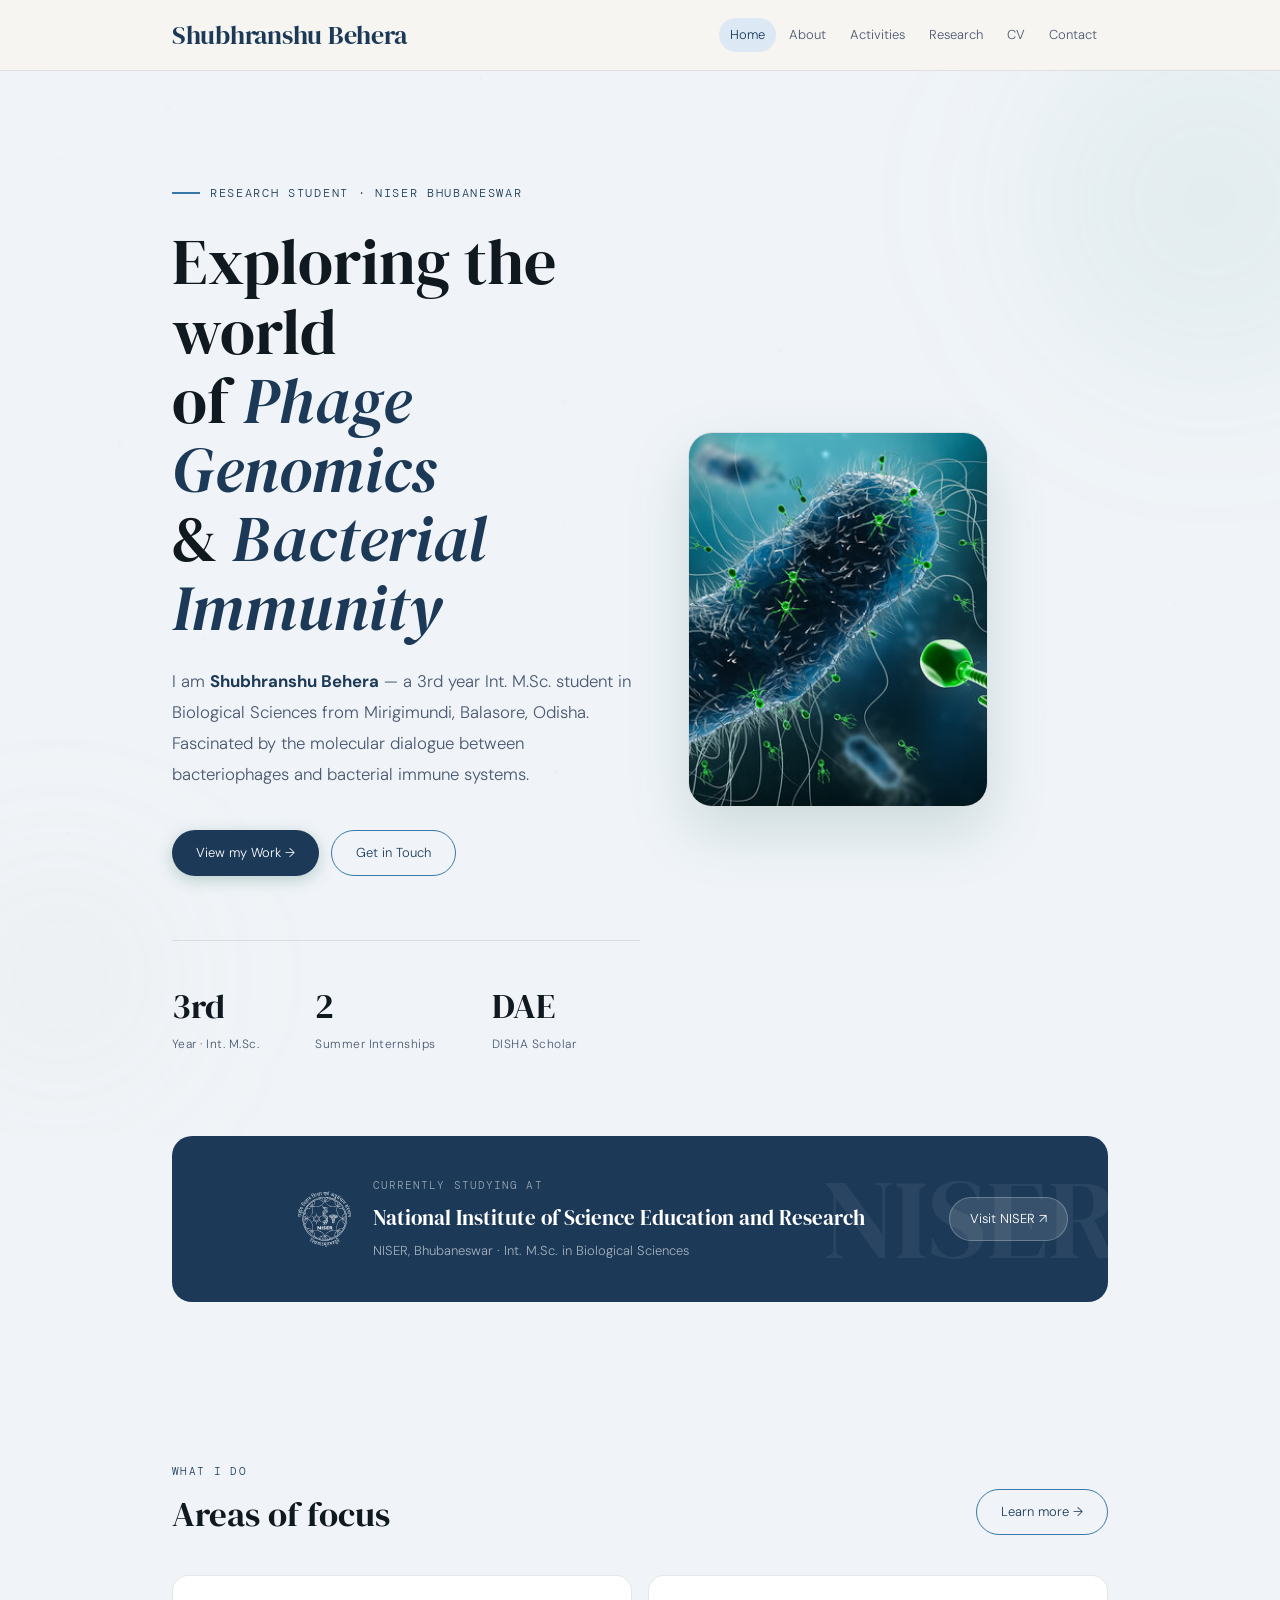
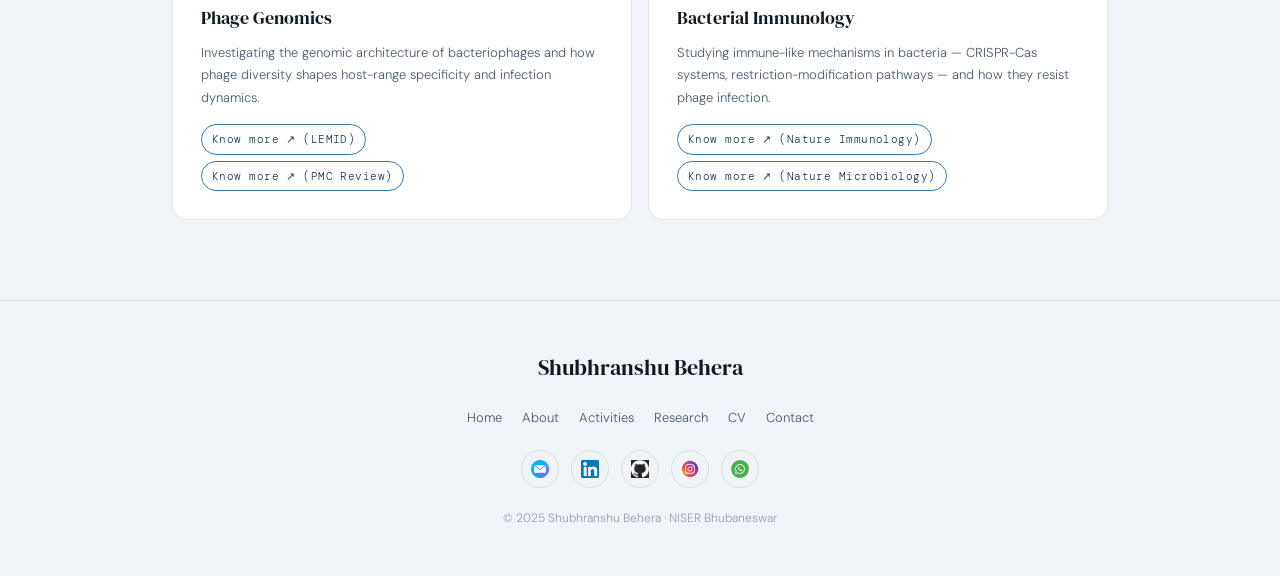
==== commit 2c835a51: "Update index.html" ====
--- a/index.html
+++ b/index.html
@@ -19,10 +19,10 @@
       .hero-layout { grid-template-columns: 1fr; }
       .hero-img-col { display: none; }
     }
-    .hero-img-col { position: relative; }
     .hero-img-wrap {
       border-radius: 24px; overflow: hidden;
       aspect-ratio: 4/5; position: relative;
+      box-sizing: border-box; width: 300px; height: 375px;
       box-shadow: 0 24px 60px rgba(45,106,94,0.18);
       border: 1px solid var(--border);
     }
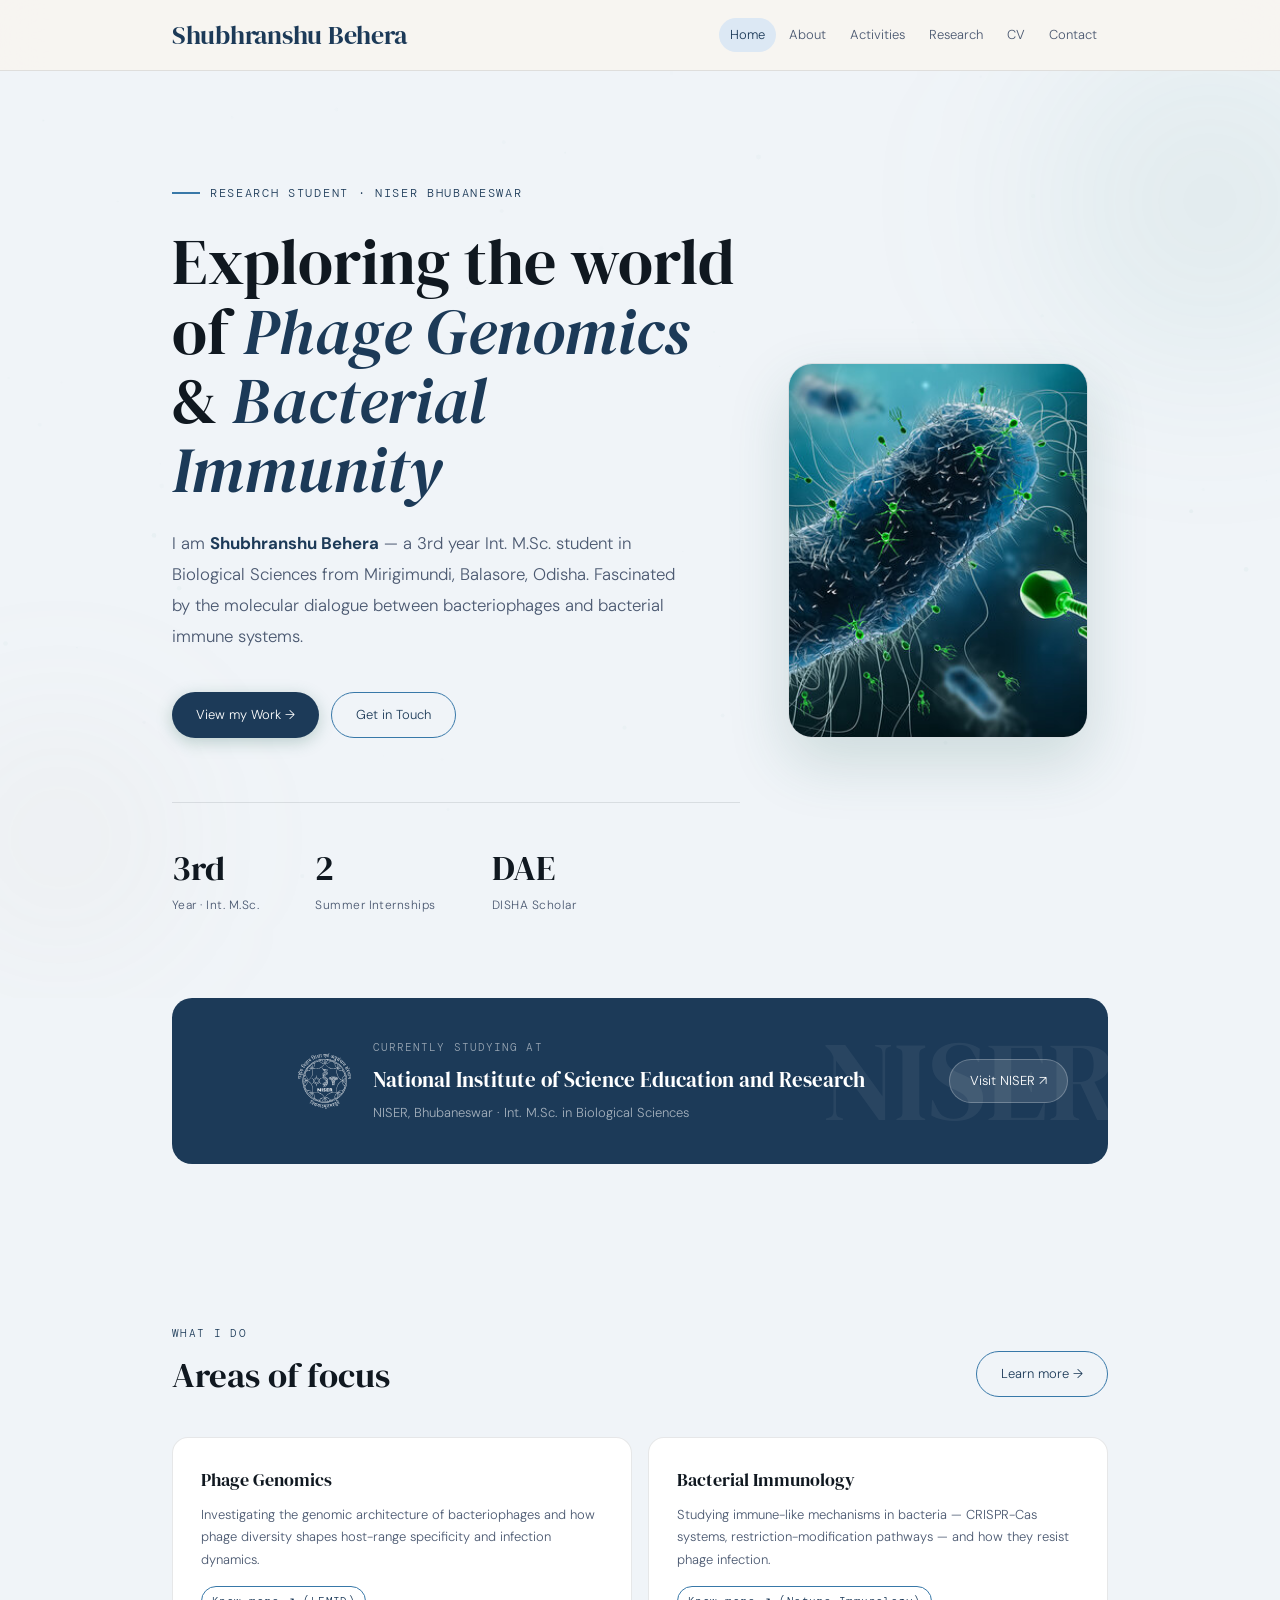
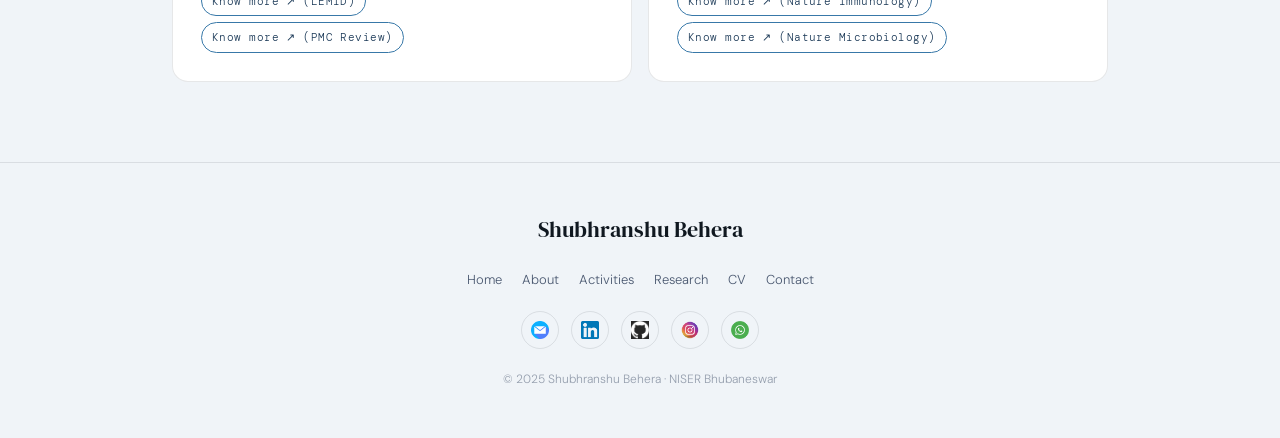
==== commit b35b164e: "Update index.html" ====
--- a/index.html
+++ b/index.html
@@ -12,7 +12,7 @@
       position: relative; overflow: hidden;
     }
     .hero-layout {
-      display: grid; grid-template-columns: 1fr 420px;
+      display: grid; grid-template-columns: 1fr 320px;
       gap: 3rem; align-items: center;
     }
     @media (max-width: 900px) {
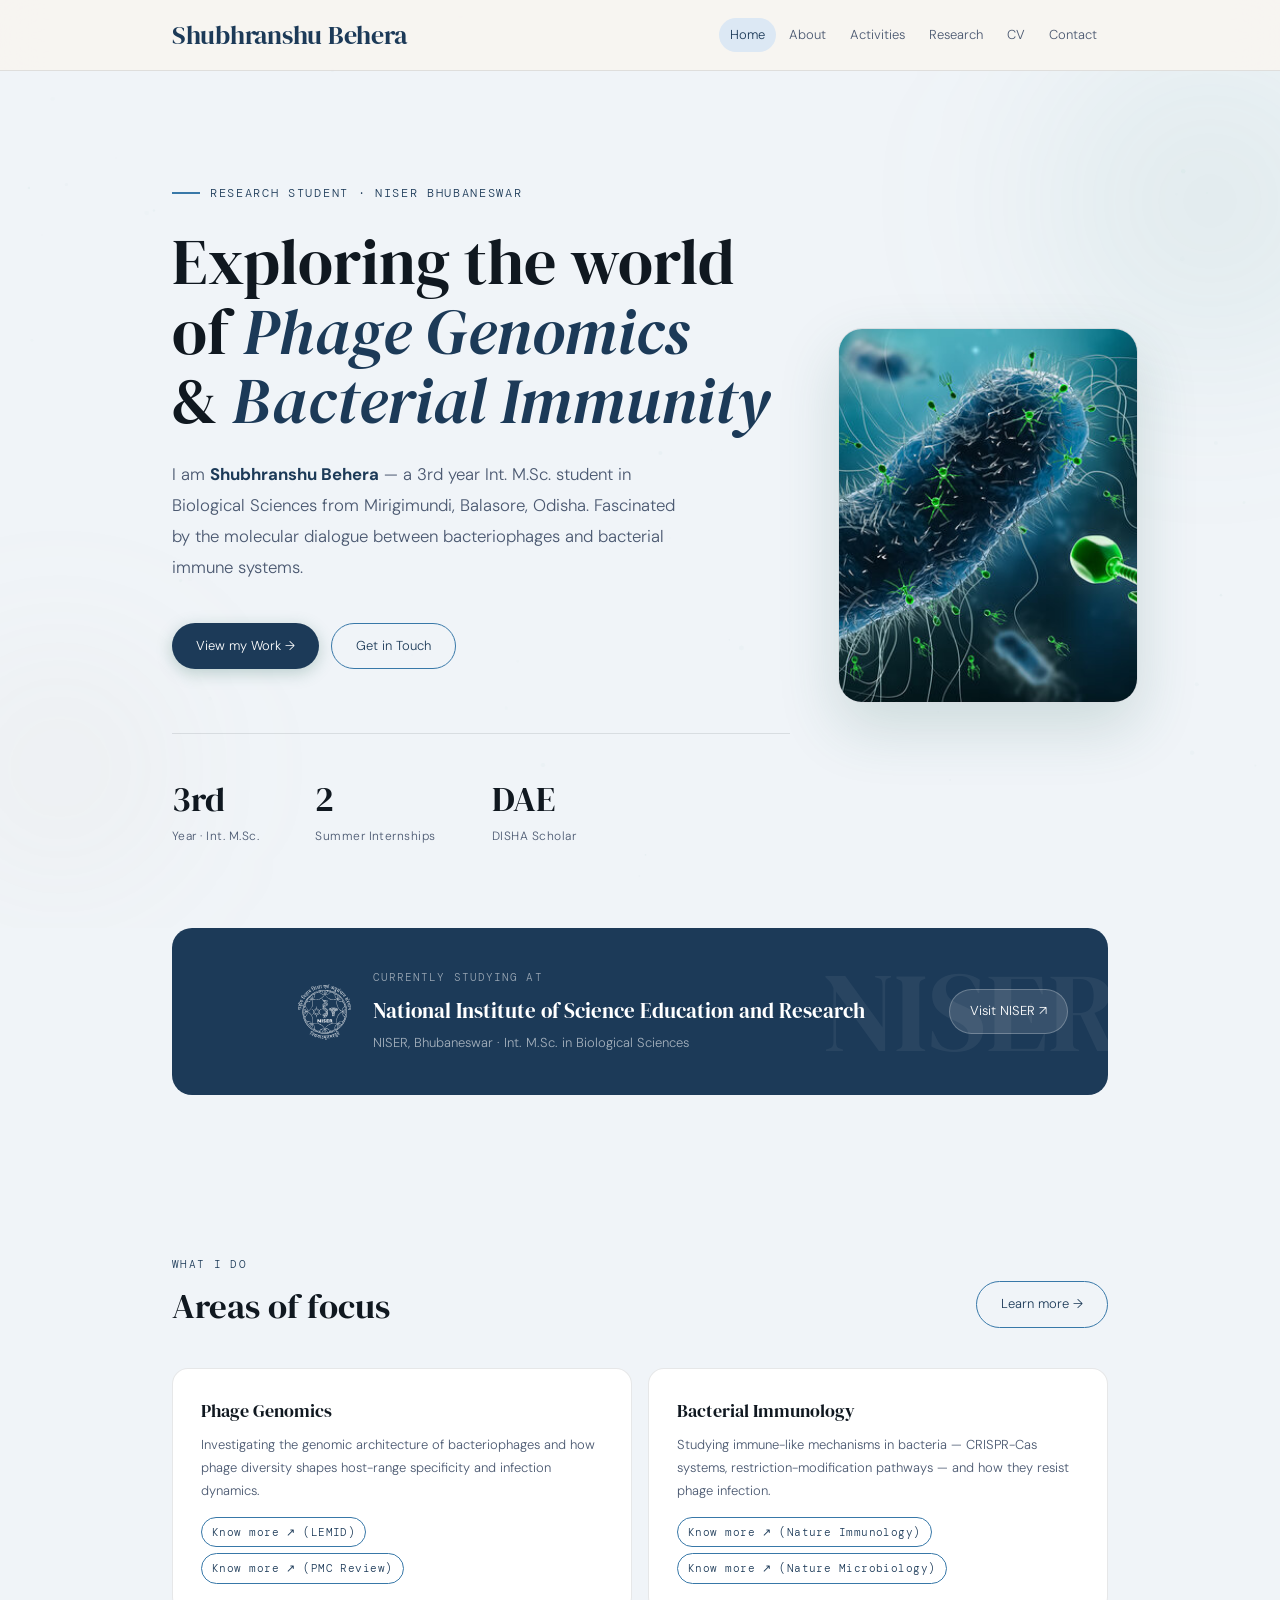
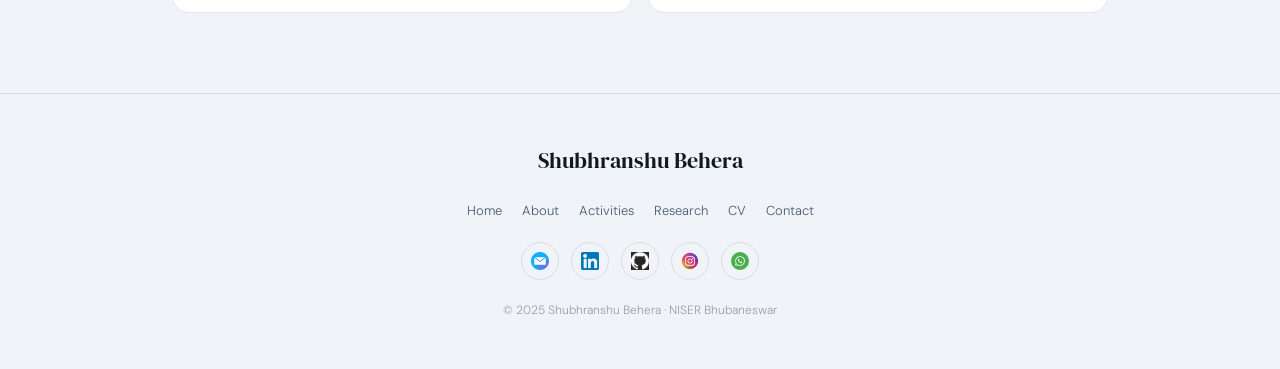
==== commit 9012cd87: "Update index.html" ====
--- a/index.html
+++ b/index.html
@@ -12,7 +12,7 @@
       position: relative; overflow: hidden;
     }
     .hero-layout {
-      display: grid; grid-template-columns: 1fr 320px;
+      display: grid; grid-template-columns: 1fr 270px;
       gap: 3rem; align-items: center;
     }
     @media (max-width: 900px) {
